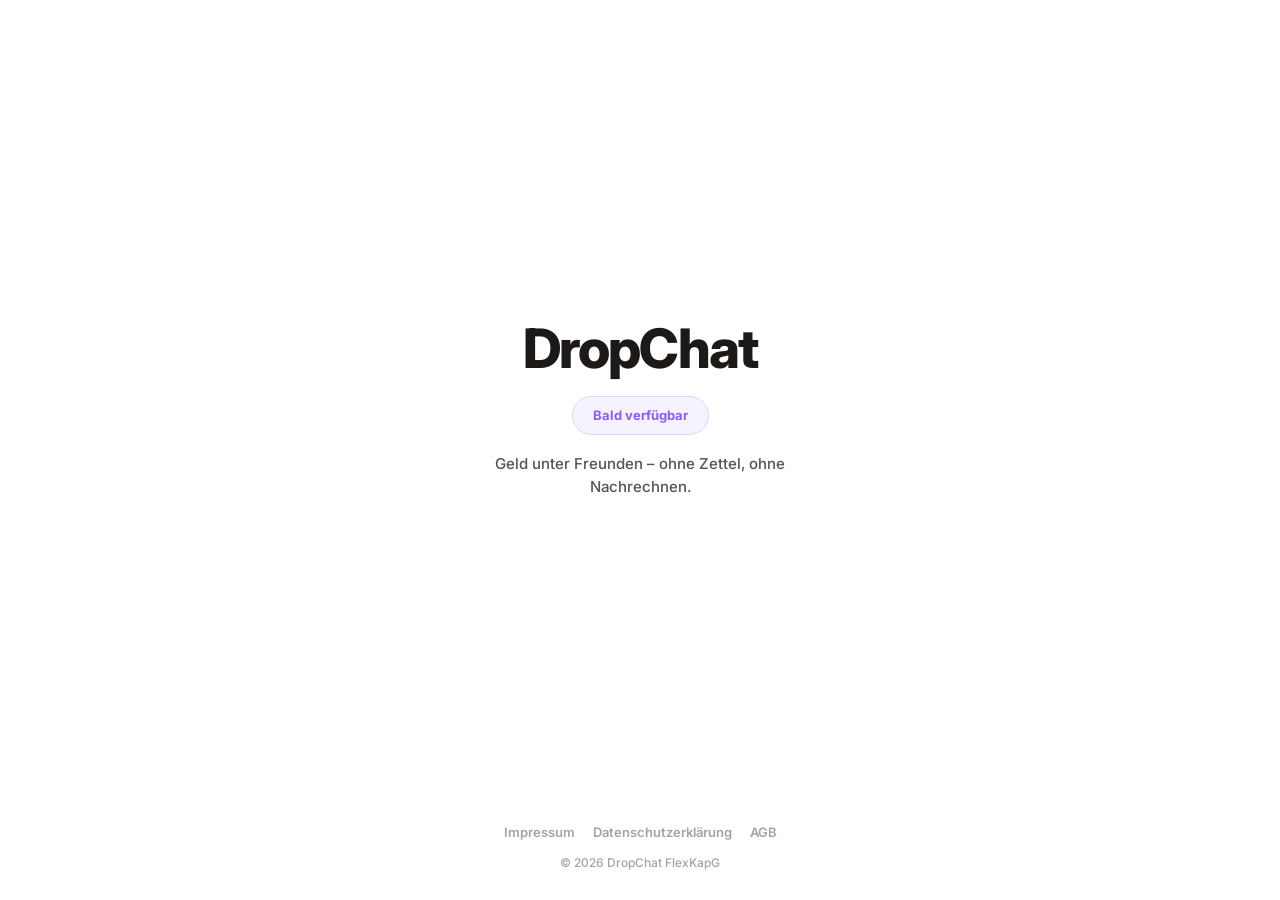
==== index.html @ b806b141 "Add files via upload" ====
<!DOCTYPE html>
<html lang="de">
<head>
<meta charset="UTF-8" />
<meta name="viewport" content="width=device-width, initial-scale=1.0" />
<title>DropChat</title>
<meta name="description" content="DropChat – bald verfügbar." />
<meta name="theme-color" content="#FFFFFF" />
<link rel="icon" href="favicon.png" type="image/png" />
<link rel="preconnect" href="https://fonts.googleapis.com" />
<link rel="preconnect" href="https://fonts.gstatic.com" crossorigin />
<link href="https://fonts.googleapis.com/css2?family=Inter:wght@500;600;700;800&display=swap" rel="stylesheet" />
<link rel="stylesheet" href="styles.css" />
</head>
<body>
  <main class="teaser">
    <div class="teaser-inhalt">
      <h1 class="wortmarke">DropChat</h1>
      <span class="badge">Bald verfügbar</span>
      <p class="teaser-text">Geld unter Freunden – ohne Zettel, ohne Nachrechnen.</p>
    </div>
  </main>

  <footer class="fusszeile">
    <a href="impressum.html">Impressum</a>
    <a href="datenschutz.html">Datenschutzerklärung</a>
    <a href="agb.html">AGB</a>
    <span class="fusszeile-marke">© 2026 DropChat FlexKapG</span>
  </footer>
</body>
</html>
---- styles.css ----
/* ============================================================
   DropChat Website – gemeinsames Stylesheet
   ============================================================
   Die Design-Tokens sind 1:1 dieselben wie in der App
   (lib/theme.ts bzw. background_infos/pulse-karte.html), damit
   Website und App zusammengehörig aussehen. Wenn dort eine Farbe
   geändert wird, gehört sie auch hier geändert.

   Die App läuft bewusst nur im Hellmodus (app.json:
   userInterfaceStyle "light") – deshalb hier ebenfalls kein
   Dunkelmodus, sonst sähen beide unterschiedlich aus.
   ============================================================ */

:root {
  color-scheme: light;

  --bg: #ffffff;
  --bg-2: #f5f3ff;
  --border: #e4e0ed;
  --text-1: #1c1917;
  --text-2: #57534e;
  --text-3: #a8a29e;
  --accent: #8b5cf6;
  --accent-light: #f5f3ff;
  --accent-mid: #ddd6fe;

  --r-md: 12px;
  --r-lg: 16px;
  --r-xl: 24px;
  --r-full: 9999px;

  --ease-out: cubic-bezier(0.32, 0.72, 0, 1);
}

* {
  margin: 0;
  padding: 0;
  box-sizing: border-box;
  -webkit-tap-highlight-color: transparent;
}

html {
  /* Sprungziele der Fußzeilen-Links nicht unter den Seitenrand schieben. */
  scroll-behavior: smooth;
}

body {
  /* Seite füllt immer mindestens die Höhe des Fensters, die Fußzeile sitzt
     unten. Wichtig für die Startseite: Impressum & Co. müssen ohne Scrollen
     sichtbar sein (§ 5 ECG verlangt "leicht und unmittelbar auffindbar"). */
  min-height: 100svh;
  display: flex;
  flex-direction: column;
  font-family: Inter, system-ui, -apple-system, BlinkMacSystemFont, 'Segoe UI', sans-serif;
  color: var(--text-1);
  background: var(--bg);
  -webkit-font-smoothing: antialiased;
  -moz-osx-font-smoothing: grayscale;
  line-height: 1.5;
}

@media (prefers-reduced-motion: reduce) {
  html {
    scroll-behavior: auto;
  }
  *,
  *::before,
  *::after {
    animation-duration: 0.01ms !important;
    animation-iteration-count: 1 !important;
    transition-duration: 0.01ms !important;
  }
}

/* ── Startseite (Teaser) ──────────────────────────────────── */

.teaser {
  flex: 1;
  display: flex;
  flex-direction: column;
  align-items: center;
  justify-content: center;
  gap: 18px;
  padding: 48px 24px 24px;
  text-align: center;
}

.teaser-inhalt {
  display: flex;
  flex-direction: column;
  align-items: center;
  gap: 18px;
  animation: auftauchen 0.7s var(--ease-out) both;
}

.wortmarke {
  font-size: clamp(2.4rem, 9vw, 3.4rem);
  font-weight: 800;
  letter-spacing: -0.035em;
  line-height: 1.05;
}

.teaser-text {
  max-width: 34ch;
  font-size: 15px;
  font-weight: 500;
  color: var(--text-2);
}

@keyframes auftauchen {
  from {
    opacity: 0;
    transform: translateY(16px);
  }
  to {
    opacity: 1;
    transform: translateY(0);
  }
}

/* ── Abzeichen (wie die Chips in der App) ─────────────────── */

.badge {
  display: inline-block;
  font-size: 13px;
  font-weight: 700;
  padding: 9px 20px;
  border-radius: var(--r-full);
  background: var(--bg-2);
  color: var(--accent);
  border: 1px solid var(--accent-mid);
}

/* ── Unterseiten: Kopf wie ein App-Screen ─────────────────── */

.seite {
  flex: 1;
  width: 100%;
  max-width: 680px;
  margin: 0 auto;
  padding: 0 20px 40px;
}

.kopf {
  display: flex;
  align-items: center;
  gap: 12px;
  min-height: 64px;
  padding: 14px 0;
}

/* Runder Zurück-Knopf, identisch zu den Screens in der App
   (36px, bg-2, zentriertes Chevron). */
.zurueck {
  width: 36px;
  height: 36px;
  border-radius: 18px;
  background: var(--bg-2);
  display: flex;
  align-items: center;
  justify-content: center;
  color: var(--text-1);
  text-decoration: none;
  flex-shrink: 0;
  transition: background 0.15s var(--ease-out);
}

.zurueck:hover,
.zurueck:focus-visible {
  background: var(--accent-light);
}

/* Optisch mittig trotz Zurück-Knopf links: Der Titel nimmt den Rest der
   Zeile ein und bekommt rechts die Knopfbreite als Ausgleich. Bewusst NICHT
   absolut positioniert – ein langer Titel wie "Datenschutzerklärung" würde
   sonst unter dem Knopf liegen statt umzubrechen. */
.kopf-titel {
  flex: 1;
  min-width: 0;
  padding-right: 36px;
  text-align: center;
  font-size: clamp(19px, 5.5vw, 24px);
  font-weight: 700;
  letter-spacing: -0.5px;
  line-height: 1.2;
}

.einleitung {
  font-size: 13.5px;
  line-height: 1.55;
  font-weight: 500;
  color: var(--text-3);
  padding: 0 4px 6px;
}

/* ── Abschnitte (Kicker + Karte), wie Konto-Einstellungen ─── */

.abschnitt-titel {
  font-size: 12px;
  font-weight: 700;
  color: var(--text-3);
  text-transform: uppercase;
  letter-spacing: 0.7px;
  padding: 18px 4px 8px;
}

.karte {
  border: 1px solid var(--border);
  border-radius: var(--r-lg);
  background: var(--bg);
  overflow: hidden;
}

.karte-text {
  padding: 16px 18px;
  font-size: 14px;
  line-height: 1.6;
  color: var(--text-2);
}

.karte-text + .karte-text {
  border-top: 1px solid var(--border);
}

/* Beschriftung/Wert-Zeile – entspricht MenuRow in der App. */
.zeile {
  display: flex;
  align-items: baseline;
  justify-content: space-between;
  gap: 16px;
  padding: 13px 18px;
}

.zeile + .zeile {
  border-top: 1px solid var(--border);
}

.zeile-label {
  font-size: 14px;
  font-weight: 600;
  color: var(--text-1);
  flex-shrink: 0;
}

.zeile-wert {
  font-size: 14px;
  font-weight: 500;
  color: var(--text-2);
  text-align: right;
  min-width: 0;
  overflow-wrap: anywhere;
}

.zeile-wert a {
  color: var(--accent);
  text-decoration: none;
  font-weight: 600;
}

.zeile-wert a:hover,
.zeile-wert a:focus-visible {
  text-decoration: underline;
}

/* Schmale Displays: Beschriftung und Wert untereinander statt nebeneinander.
   Zweispaltig bliebe für lange Werte wie den Unternehmensgegenstand sonst nur
   eine schmale, stark umgebrochene Spalte übrig. */
@media (max-width: 480px) {
  .zeile {
    flex-direction: column;
    align-items: stretch;
    gap: 3px;
    padding: 12px 16px;
  }

  .zeile-wert {
    text-align: left;
  }

  .adresse,
  .karte-text {
    padding-left: 16px;
    padding-right: 16px;
  }
}

/* Adressblock: mehrzeilig, deshalb untereinander statt zweispaltig. */
.adresse {
  padding: 16px 18px;
  font-size: 15px;
  line-height: 1.55;
  font-weight: 500;
  color: var(--text-2);
}

.adresse strong {
  display: block;
  font-size: 16px;
  font-weight: 700;
  color: var(--text-1);
  margin-bottom: 4px;
}

/* Platzhalter für Seiten, die noch keinen Inhalt haben. */
.platzhalter {
  display: flex;
  flex-direction: column;
  align-items: center;
  gap: 10px;
  padding: 38px 24px;
  text-align: center;
}

.platzhalter-titel {
  font-size: 16px;
  font-weight: 700;
  color: var(--text-1);
}

.platzhalter-text {
  max-width: 40ch;
  font-size: 13.5px;
  line-height: 1.6;
  font-weight: 500;
  color: var(--text-3);
}

/* ── Fußzeile mit den Rechtsseiten ────────────────────────── */

.fusszeile {
  display: flex;
  flex-wrap: wrap;
  align-items: center;
  justify-content: center;
  gap: 8px 18px;
  padding: 28px 20px;
  font-size: 13px;
  font-weight: 600;
}

.fusszeile a {
  color: var(--text-3);
  text-decoration: none;
  transition: color 0.15s var(--ease-out);
}

.fusszeile a:hover,
.fusszeile a:focus-visible {
  color: var(--accent);
}

.fusszeile .aktiv {
  color: var(--text-1);
}

.fusszeile-marke {
  width: 100%;
  text-align: center;
  font-size: 12px;
  font-weight: 500;
  color: var(--text-3);
  padding-top: 4px;
}

:focus-visible {
  outline: 2px solid var(--accent);
  outline-offset: 3px;
  border-radius: 6px;
}
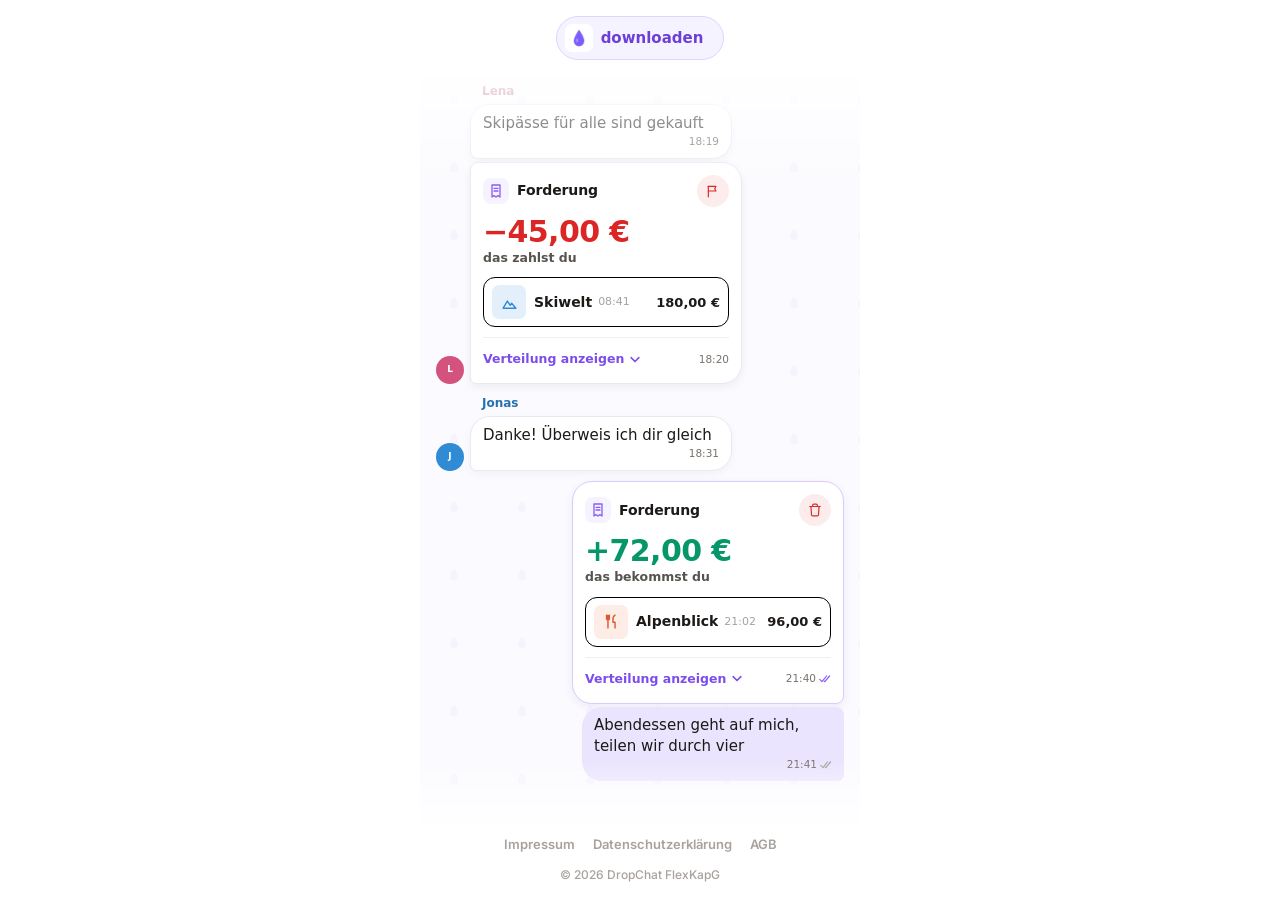
==== commit 152b3eaa: "Add files via upload" ====
--- a/index.html
+++ b/index.html
@@ -2,9 +2,9 @@
 <html lang="de">
 <head>
 <meta charset="UTF-8" />
-<meta name="viewport" content="width=device-width, initial-scale=1.0" />
-<title>DropChat</title>
-<meta name="description" content="DropChat – bald verfügbar." />
+<meta name="viewport" content="width=device-width, initial-scale=1.0, viewport-fit=cover" />
+<title>DropChat – Geld unter Freunden, direkt im Chat</title>
+<meta name="description" content="DropChat: Ausgaben mit Freunden teilen, Forderungen schicken und direkt im Chat abrechnen." />
 <meta name="theme-color" content="#FFFFFF" />
 <link rel="icon" href="favicon.png" type="image/png" />
 <link rel="preconnect" href="https://fonts.googleapis.com" />
@@ -13,19 +13,126 @@
 <link rel="stylesheet" href="styles.css" />
 </head>
 <body>
-  <main class="teaser">
-    <div class="teaser-inhalt">
-      <h1 class="wortmarke">DropChat</h1>
-      <span class="badge">Bald verfügbar</span>
-      <p class="teaser-text">Geld unter Freunden – ohne Zettel, ohne Nachrechnen.</p>
-    </div>
-  </main>
+  <div class="start">
+    <!-- Zum Launch durch die Store-Links ersetzen (bzw. je nach Gerät weiterleiten). -->
+    <header class="banner">
+      <a class="app-laden" href="#">
+        <img class="app-logo" src="favicon.png" alt="" width="28" height="28" />
+        downloaden
+      </a>
+    </header>
 
-  <footer class="fusszeile">
-    <a href="impressum.html">Impressum</a>
-    <a href="datenschutz.html">Datenschutzerklärung</a>
-    <a href="agb.html">AGB</a>
-    <span class="fusszeile-marke">© 2026 DropChat FlexKapG</span>
-  </footer>
+    <!-- Beispiel-Gruppenchat, Aussehen 1:1 wie in der App. -->
+    <main class="chat" aria-label="Beispiel: Gruppenchat Skitrip in DropChat">
+      <p class="system" style="--i: 0">Lena hat die Gruppe „Skitrip“ erstellt.</p>
+
+      <p class="absender" style="--i: 1; color: #ae4467">Lena</p>
+      <div class="nachricht rein im-lauf" style="--i: 1">
+        <span class="avatar-platz"></span>
+        <div class="blase rein ecke-rein-erste">
+          <span class="text">Skipässe für alle sind gekauft</span>
+          <span class="meta">18:19</span>
+        </div>
+      </div>
+      <div class="nachricht rein" style="--i: 2">
+        <span class="avatar" style="background: #d4537e" aria-hidden="true">L</span>
+        <div class="geldkarte rein ecke-rein-letzte">
+          <div class="kopf-karte">
+            <span class="typ">
+              <span class="typ-symbol">
+                <svg width="16" height="16" viewBox="0 0 24 24" fill="none" stroke="#8b5cf6" stroke-width="2" stroke-linecap="round" stroke-linejoin="round" aria-hidden="true"><path d="M6 3h12v18l-3-2-3 2-3-2-3 2V3z" /><path d="M9 8h6M9 12h6" /></svg>
+              </span>
+              Forderung
+            </span>
+            <span class="aktion" aria-hidden="true">
+              <svg width="14" height="14" viewBox="0 0 24 24" fill="none" stroke="#dc2626" stroke-width="2" stroke-linecap="round" stroke-linejoin="round"><path d="M4 22V4" /><path d="M4 4h13l-2 4 2 4H4" /></svg>
+            </span>
+          </div>
+          <div class="betrag minus">−45,00 €</div>
+          <div class="betrag-label">das zahlst du</div>
+          <div class="drop">
+            <span class="drop-logo" style="background: #e3f0fb">
+              <svg width="17" height="17" viewBox="0 0 24 24" fill="none" stroke="#2e8bd4" stroke-width="2" stroke-linecap="round" stroke-linejoin="round" aria-hidden="true"><path d="M3 20l6-10 4 6 2-3 6 7z" /></svg>
+            </span>
+            <span class="drop-haendler">
+              <span class="drop-name">Skiwelt</span>
+              <span class="drop-zeit">08:41</span>
+            </span>
+            <span class="drop-betrag">180,00 €</span>
+          </div>
+          <div class="fuss">
+            <span class="verteilung">
+              Verteilung anzeigen
+              <svg width="14" height="14" viewBox="0 0 18 18" fill="none" aria-hidden="true"><path d="M4 6l5 5 5-5" stroke="#7c4deb" stroke-width="2" stroke-linecap="round" stroke-linejoin="round" /></svg>
+            </span>
+            <span class="meta">18:20</span>
+          </div>
+        </div>
+      </div>
+
+      <p class="absender" style="--i: 3; color: #2672ae">Jonas</p>
+      <div class="nachricht rein" style="--i: 3">
+        <span class="avatar" style="background: #2e8bd4" aria-hidden="true">J</span>
+        <div class="blase rein ecke-rein-allein">
+          <span class="text">Danke! Überweis ich dir gleich</span>
+          <span class="meta">18:31</span>
+        </div>
+      </div>
+
+      <div class="nachricht raus im-lauf" style="--i: 4">
+        <div class="geldkarte raus ecke-raus-erste">
+          <div class="kopf-karte">
+            <span class="typ">
+              <span class="typ-symbol">
+                <svg width="16" height="16" viewBox="0 0 24 24" fill="none" stroke="#8b5cf6" stroke-width="2" stroke-linecap="round" stroke-linejoin="round" aria-hidden="true"><path d="M6 3h12v18l-3-2-3 2-3-2-3 2V3z" /><path d="M9 8h6M9 12h6" /></svg>
+              </span>
+              Forderung
+            </span>
+            <span class="aktion" aria-hidden="true">
+              <svg width="14" height="14" viewBox="0 0 24 24" fill="none" stroke="#dc2626" stroke-width="2" stroke-linecap="round" stroke-linejoin="round"><path d="M3 6h18" /><path d="M8 6V4a2 2 0 0 1 2-2h4a2 2 0 0 1 2 2v2" /><path d="M19 6l-1 14a2 2 0 0 1-2 2H8a2 2 0 0 1-2-2L5 6" /></svg>
+            </span>
+          </div>
+          <div class="betrag plus">+72,00 €</div>
+          <div class="betrag-label">das bekommst du</div>
+          <div class="drop">
+            <span class="drop-logo" style="background: #fdede6">
+              <svg width="17" height="17" viewBox="0 0 24 24" fill="none" stroke="#d85a30" stroke-width="2" stroke-linecap="round" stroke-linejoin="round" aria-hidden="true"><path d="M7 3v8M5 3v5a2 2 0 0 0 4 0V3M7 11v10M17 3c-2 1-3 3.5-3 6.5V13h3v8" /></svg>
+            </span>
+            <span class="drop-haendler">
+              <span class="drop-name">Alpenblick</span>
+              <span class="drop-zeit">21:02</span>
+            </span>
+            <span class="drop-betrag">96,00 €</span>
+          </div>
+          <div class="fuss">
+            <span class="verteilung">
+              Verteilung anzeigen
+              <svg width="14" height="14" viewBox="0 0 18 18" fill="none" aria-hidden="true"><path d="M4 6l5 5 5-5" stroke="#7c4deb" stroke-width="2" stroke-linecap="round" stroke-linejoin="round" /></svg>
+            </span>
+            <span class="meta">
+              21:40
+              <svg width="12" height="12" viewBox="0 0 16 11" fill="none" stroke="#8b5cf6" stroke-width="1.6" stroke-linecap="round" stroke-linejoin="round" aria-hidden="true"><path d="M1 6l3 3 6-7.5M7 8.5l.8.6L14 1.5" /></svg>
+            </span>
+          </div>
+        </div>
+      </div>
+      <div class="nachricht raus" style="--i: 5">
+        <div class="blase raus ecke-raus-letzte">
+          <span class="text">Abendessen geht auf mich, teilen wir durch vier</span>
+          <span class="meta">
+            21:41
+            <svg width="12" height="12" viewBox="0 0 16 11" fill="none" stroke="#a8a29e" stroke-width="1.6" stroke-linecap="round" stroke-linejoin="round" aria-hidden="true"><path d="M1 6l3 3 6-7.5M7 8.5l.8.6L14 1.5" /></svg>
+          </span>
+        </div>
+      </div>
+    </main>
+
+    <footer class="fusszeile">
+      <a href="impressum.html">Impressum</a>
+      <a href="datenschutz.html">Datenschutzerklärung</a>
+      <a href="agb.html">AGB</a>
+      <span class="fusszeile-marke">© 2026 DropChat FlexKapG</span>
+    </footer>
+  </div>
 </body>
 </html>
--- a/styles.css
+++ b/styles.css
@@ -72,39 +72,350 @@
   }
 }
 
-/* ── Startseite (Teaser) ──────────────────────────────────── */
-
-.teaser {
+/* ── Startseite: "App laden" + Gruppenchat ──────────────── */
+/* Fast alle Besucher kommen vom Handy. Die Seite ist deshalb EINE schmale
+   Spalte; am Desktop steht dieselbe Spalte mittig, links und rechts Weiß.
+
+   Der Chat übernimmt die Werte 1:1 aus der App (components/MessageBubble.tsx,
+   components/ChatHintergrund.tsx, screens/ChatDetailScreen.tsx). Ändert sich
+   dort etwas, gehört es hier nachgezogen. Schrift im Chat: die Systemschrift
+   wie in der App (auf dem iPhone San Francisco), nicht Inter. */
+
+:root {
+  --chat-bg: #fbfafe;
+  --rot: #dc2626;
+  --gruen: #059669;
+  --zeit: #78716c;
+  --in-rand: #ece8f3;
+  --out-bg: #ebe4fe;
+  --out-rand: #d9ccfb;
+  --trennlinie: #f0edf5;
+  --verteilung: #7c4deb;
+  --system-schrift: -apple-system, BlinkMacSystemFont, 'SF Pro Text', 'Helvetica Neue', system-ui, sans-serif;
+}
+
+.start {
+  /* Alles auf einen Bildschirm: Knopf oben, Fußzeile unten, der Chat
+     füllt den Rest. Ist er höher als der Platz, sieht man – wie in der App –
+     die neuesten Nachrichten unten, die älteren verschwimmen oben. */
+  height: 100vh;
+  height: 100svh;
+  width: 100%;
+  max-width: 440px;
+  margin: 0 auto;
+  display: flex;
+  flex-direction: column;
+}
+
+/* Banner: nur der Knopf, bleibt beim Scrollen oben. */
+.banner {
+  flex-shrink: 0;
+  display: flex;
+  justify-content: center;
+  padding: 16px 16px 4px;
+}
+
+/* Wie die "Einladen"-Knöpfe in der App: helles Lila, Pille. */
+.app-laden {
+  display: inline-flex;
+  align-items: center;
+  justify-content: center;
+  gap: 8px;
+  min-height: 44px;
+  padding: 0 20px 0 8px;
+  border-radius: var(--r-full);
+  background: var(--accent-light);
+  border: 1px solid var(--accent-mid);
+  color: #6d3fd8;
+  font-family: var(--system-schrift);
+  font-size: 15px;
+  font-weight: 700;
+  text-decoration: none;
+  transition: transform 0.15s var(--ease-out), opacity 0.15s var(--ease-out);
+}
+
+/* App-Icon mit abgerundeten Ecken wie auf dem Homescreen (~22 %). */
+.app-logo {
+  width: 28px;
+  height: 28px;
+  border-radius: 6.5px;
+  flex-shrink: 0;
+}
+
+.app-laden:active {
+  transform: scale(0.98);
+  opacity: 0.9;
+}
+
+/* Chat-Fläche wie in der App: chatBg + blasses Tropfen-Muster (Tropfen 13 px,
+   Kachel 68 px, Deckkraft 0.045). Oben und unten verschwimmt alles ins Weiß. */
+.chat {
+  position: relative;
   flex: 1;
+  min-height: 0;
+  overflow: hidden;
   display: flex;
   flex-direction: column;
-  align-items: center;
-  justify-content: center;
-  gap: 18px;
-  padding: 48px 24px 24px;
+  justify-content: flex-end;
+  padding: 0 16px 40px;
+  background-color: var(--chat-bg);
+  background-image: url("data:image/svg+xml,%3Csvg xmlns='http://www.w3.org/2000/svg' width='68' height='68'%3E%3Cpath transform='translate(27.5 27.5) scale(0.5417)' d='M12 1.7c3.9 5.35 7.6 10.85 7.6 15.1 0 4.35-3.15 6.7-7.6 6.7s-7.6-2.35-7.6-6.7c0-4.25 3.7-9.75 7.6-15.1Z' fill='%238b5cf6' fill-opacity='0.045'/%3E%3C/svg%3E");
+  font-family: var(--system-schrift);
+  -webkit-mask-image: linear-gradient(to bottom, transparent 0, #000 120px, #000 calc(100% - 70px), transparent 100%);
+  mask-image: linear-gradient(to bottom, transparent 0, #000 120px, #000 calc(100% - 70px), transparent 100%);
+}
+
+/* Nachrichten erscheinen nacheinander (bei "Bewegung reduzieren" sofort). */
+.chat > * {
+  animation: auftauchen 0.5s var(--ease-out) both;
+  animation-delay: calc(var(--i, 0) * 120ms + 150ms);
+}
+
+.system {
+  margin: 8px 24px 14px;
   text-align: center;
-}
-
-.teaser-inhalt {
-  display: flex;
-  flex-direction: column;
-  align-items: center;
-  gap: 18px;
-  animation: auftauchen 0.7s var(--ease-out) both;
-}
-
-.wortmarke {
-  font-size: clamp(2.4rem, 9vw, 3.4rem);
-  font-weight: 800;
-  letter-spacing: -0.035em;
-  line-height: 1.05;
-}
-
-.teaser-text {
-  max-width: 34ch;
-  font-size: 15px;
+  font-size: 11.5px;
   font-weight: 500;
   color: var(--text-2);
+}
+
+.absender {
+  margin: 0 0 4px 46px;
+  font-size: 12px;
+  font-weight: 700;
+}
+
+.nachricht {
+  display: flex;
+  align-items: flex-end;
+  gap: 6px;
+  margin-bottom: 10px;
+}
+
+.nachricht.im-lauf {
+  margin-bottom: 3px;
+}
+
+.nachricht.raus {
+  flex-direction: row-reverse;
+}
+
+.avatar,
+.avatar-platz {
+  width: 28px;
+  height: 28px;
+  flex-shrink: 0;
+}
+
+.avatar {
+  border-radius: 50%;
+  display: flex;
+  align-items: center;
+  justify-content: center;
+  color: #fff;
+  font-size: 9px;
+  font-weight: 700;
+}
+
+/* Blasen: 20 px Rundung, 8 px zur Nachbarnachricht im Lauf, 6 px Spitze. */
+.blase {
+  max-width: 262px;
+  padding: 8px 12px;
+  border-radius: 20px;
+  display: flex;
+  flex-wrap: wrap;
+  align-items: flex-end;
+  column-gap: 8px;
+}
+
+.blase.rein {
+  background: #fff;
+  border: 1px solid var(--in-rand);
+  box-shadow: 0 3px 8px rgba(28, 25, 23, 0.04);
+}
+
+.blase.raus {
+  background: var(--out-bg);
+}
+
+.text {
+  min-width: 0;
+  font-size: 15px;
+  line-height: 21px;
+  color: var(--text-1);
+}
+
+.meta {
+  margin-left: auto;
+  display: inline-flex;
+  align-items: center;
+  gap: 3px;
+  min-height: 16px;
+  font-size: 10.5px;
+  color: var(--zeit);
+}
+
+/* Forderung/Zahlung-Karte */
+.geldkarte {
+  width: 272px;
+  max-width: calc(100% - 34px);
+  padding: 12px 12px 10px;
+  border-radius: 20px;
+  background: #fff;
+}
+
+.geldkarte.rein {
+  border: 1px solid var(--in-rand);
+  box-shadow: 0 3px 8px rgba(28, 25, 23, 0.06);
+}
+
+.geldkarte.raus {
+  border: 1.5px solid var(--out-rand);
+  box-shadow: 0 3px 8px rgba(91, 33, 182, 0.08);
+}
+
+.ecke-rein-erste { border-bottom-left-radius: 8px; }
+.ecke-rein-mitte { border-top-left-radius: 8px; border-bottom-left-radius: 8px; }
+.ecke-rein-letzte { border-top-left-radius: 8px; border-bottom-left-radius: 6px; }
+.ecke-rein-allein { border-bottom-left-radius: 6px; }
+.ecke-raus-erste { border-bottom-right-radius: 8px; }
+.ecke-raus-letzte { border-top-right-radius: 8px; border-bottom-right-radius: 6px; }
+.ecke-raus-allein { border-bottom-right-radius: 6px; }
+
+.kopf-karte {
+  display: flex;
+  align-items: center;
+  justify-content: space-between;
+  gap: 8px;
+  min-height: 32px;
+}
+
+.typ {
+  display: flex;
+  align-items: center;
+  gap: 8px;
+  font-size: 14px;
+  font-weight: 800;
+  letter-spacing: -0.1px;
+}
+
+.typ-symbol {
+  width: 26px;
+  height: 26px;
+  border-radius: 8px;
+  background: var(--accent-light);
+  display: flex;
+  align-items: center;
+  justify-content: center;
+}
+
+.aktion {
+  width: 32px;
+  height: 32px;
+  border-radius: 50%;
+  background: #fdecec;
+  display: flex;
+  align-items: center;
+  justify-content: center;
+}
+
+.betrag {
+  margin-top: 8px;
+  font-size: 30px;
+  line-height: 34px;
+  font-weight: 800;
+  letter-spacing: -0.6px;
+}
+
+.betrag.minus { color: var(--rot); }
+.betrag.plus { color: var(--gruen); }
+
+.betrag-label {
+  font-size: 12.5px;
+  font-weight: 600;
+  color: var(--text-2);
+}
+
+/* Angehängter Drop – wie im Drops-Tab des Forderung-Sheets. */
+.drop {
+  margin-top: 10px;
+  display: flex;
+  align-items: center;
+  gap: 8px;
+  padding: 7px 8px;
+  border-radius: var(--r-md);
+  border: 0.5px solid #000;
+  background: #fff;
+}
+
+.drop-logo {
+  width: 34px;
+  height: 34px;
+  border-radius: 7px;
+  display: flex;
+  align-items: center;
+  justify-content: center;
+  flex-shrink: 0;
+}
+
+.drop-haendler {
+  flex: 1;
+  min-width: 0;
+  display: flex;
+  align-items: center;
+  gap: 6px;
+}
+
+.drop-name {
+  min-width: 0;
+  font-size: 14px;
+  font-weight: 800;
+  white-space: nowrap;
+  overflow: hidden;
+  text-overflow: ellipsis;
+}
+
+.drop-zeit {
+  flex-shrink: 0;
+  font-size: 11px;
+  color: var(--text-3);
+}
+
+.drop-betrag {
+  flex-shrink: 0;
+  font-size: 13px;
+  font-weight: 800;
+}
+
+.fuss {
+  margin-top: 10px;
+  padding-top: 8px;
+  border-top: 1px solid var(--trennlinie);
+  display: flex;
+  align-items: center;
+  justify-content: space-between;
+}
+
+.verteilung {
+  display: inline-flex;
+  align-items: center;
+  gap: 4px;
+  padding: 4px 0;
+  font-size: 12.5px;
+  font-weight: 600;
+  color: var(--verteilung);
+}
+
+/* Fußzeile der Startseite liegt direkt unter dem verschwimmenden Chat. */
+.start .fusszeile {
+  flex-shrink: 0;
+  padding: 4px 20px 16px;
+  padding-bottom: max(16px, env(safe-area-inset-bottom));
+}
+
+/* Nachrichten nicht zusammenquetschen – lieber oben abschneiden. */
+.chat > * {
+  flex-shrink: 0;
 }
 
 @keyframes auftauchen {
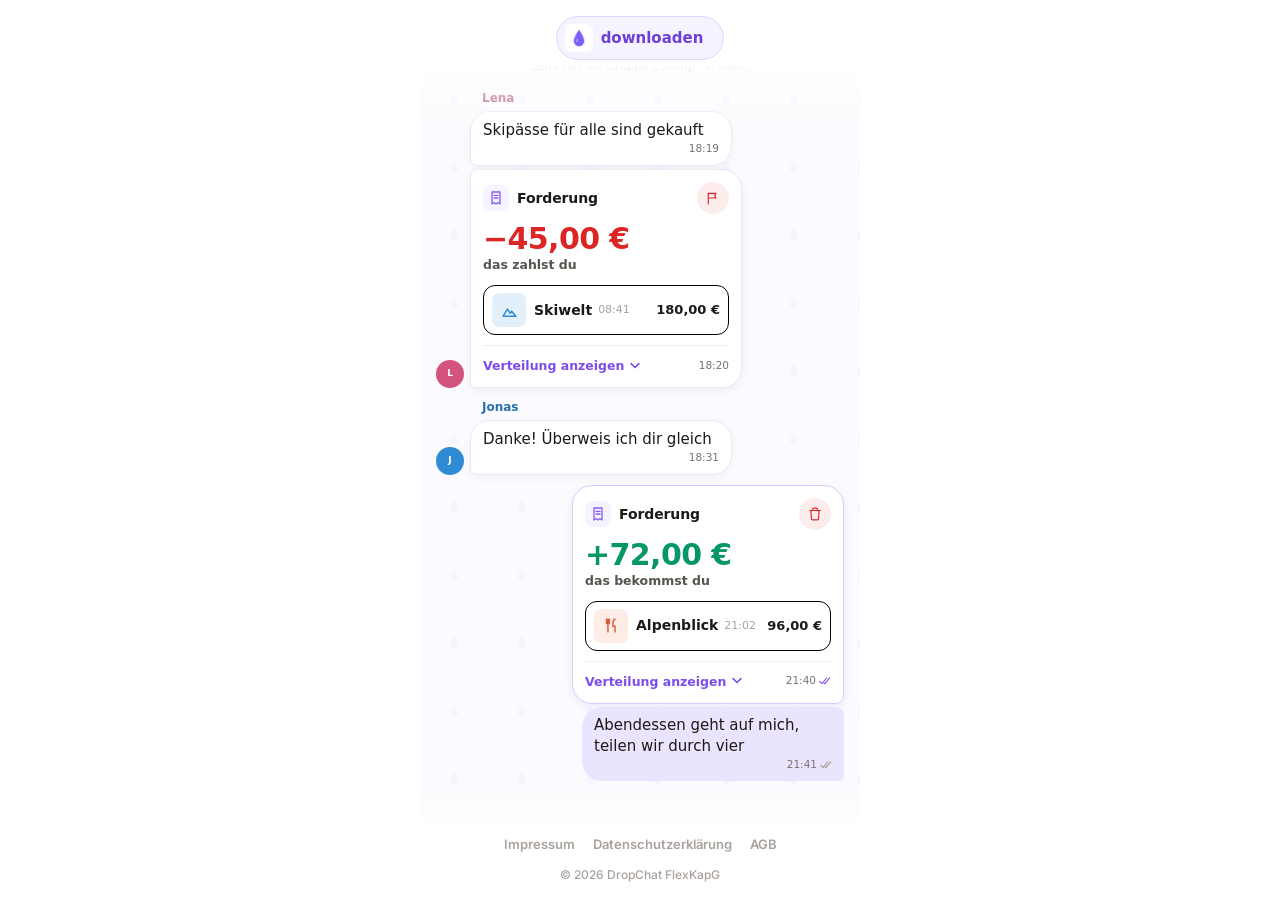
==== commit eb07c9e9: "Add files via upload" ====
--- a/index.html
+++ b/index.html
@@ -61,11 +61,28 @@
             <span class="drop-betrag">180,00 €</span>
           </div>
           <div class="fuss">
-            <span class="verteilung">
-              Verteilung anzeigen
+            <button type="button" class="verteilung" aria-expanded="false" aria-controls="verteilung-skiwelt">
+              <span class="verteilung-text">Verteilung anzeigen</span>
               <svg width="14" height="14" viewBox="0 0 18 18" fill="none" aria-hidden="true"><path d="M4 6l5 5 5-5" stroke="#7c4deb" stroke-width="2" stroke-linecap="round" stroke-linejoin="round" /></svg>
-            </span>
+            </button>
             <span class="meta">18:20</span>
+          </div>
+          <div class="verteilung-liste" id="verteilung-skiwelt" hidden>
+            <div class="verteilung-zeile">
+              <span class="avatar avatar-klein" style="background: #6e5ad6" aria-hidden="true">D</span>
+              <span class="verteilung-name">von <b>Dir</b></span>
+              <span class="verteilung-betrag">45,00 €</span>
+            </div>
+            <div class="verteilung-zeile">
+              <span class="avatar avatar-klein" style="background: #2e8bd4" aria-hidden="true">J</span>
+              <span class="verteilung-name">von Jonas</span>
+              <span class="verteilung-betrag">45,00 €</span>
+            </div>
+            <div class="verteilung-zeile">
+              <span class="avatar avatar-klein" style="background: #3fa35a" aria-hidden="true">M</span>
+              <span class="verteilung-name">von Mia</span>
+              <span class="verteilung-betrag">45,00 €</span>
+            </div>
           </div>
         </div>
       </div>
@@ -105,14 +122,31 @@
             <span class="drop-betrag">96,00 €</span>
           </div>
           <div class="fuss">
-            <span class="verteilung">
-              Verteilung anzeigen
+            <button type="button" class="verteilung" aria-expanded="false" aria-controls="verteilung-alpenblick">
+              <span class="verteilung-text">Verteilung anzeigen</span>
               <svg width="14" height="14" viewBox="0 0 18 18" fill="none" aria-hidden="true"><path d="M4 6l5 5 5-5" stroke="#7c4deb" stroke-width="2" stroke-linecap="round" stroke-linejoin="round" /></svg>
-            </span>
+            </button>
             <span class="meta">
               21:40
               <svg width="12" height="12" viewBox="0 0 16 11" fill="none" stroke="#8b5cf6" stroke-width="1.6" stroke-linecap="round" stroke-linejoin="round" aria-hidden="true"><path d="M1 6l3 3 6-7.5M7 8.5l.8.6L14 1.5" /></svg>
             </span>
+          </div>
+          <div class="verteilung-liste" id="verteilung-alpenblick" hidden>
+            <div class="verteilung-zeile">
+              <span class="avatar avatar-klein" style="background: #d4537e" aria-hidden="true">L</span>
+              <span class="verteilung-name">von Lena</span>
+              <span class="verteilung-betrag">24,00 €</span>
+            </div>
+            <div class="verteilung-zeile">
+              <span class="avatar avatar-klein" style="background: #2e8bd4" aria-hidden="true">J</span>
+              <span class="verteilung-name">von Jonas</span>
+              <span class="verteilung-betrag">24,00 €</span>
+            </div>
+            <div class="verteilung-zeile">
+              <span class="avatar avatar-klein" style="background: #3fa35a" aria-hidden="true">M</span>
+              <span class="verteilung-name">von Mia</span>
+              <span class="verteilung-betrag">24,00 €</span>
+            </div>
           </div>
         </div>
       </div>
@@ -134,5 +168,27 @@
       <span class="fusszeile-marke">© 2026 DropChat FlexKapG</span>
     </footer>
   </div>
+  <script>
+    // Wie in der App: Der Chat beginnt unten bei der neuesten Nachricht.
+    (function () {
+      var chat = document.querySelector('.chat');
+      if (!chat) return;
+      var nachUnten = function () { chat.scrollTop = chat.scrollHeight; };
+      nachUnten();
+      window.addEventListener('load', nachUnten);
+    })();
+
+    // "Verteilung anzeigen" wie in der App: klappt die Liste unter der Karte
+    // auf/zu, Text wechselt auf "ausblenden", der Pfeil dreht sich.
+    document.querySelectorAll('.verteilung').forEach(function (knopf) {
+      knopf.addEventListener('click', function () {
+        var liste = document.getElementById(knopf.getAttribute('aria-controls'));
+        var offen = knopf.getAttribute('aria-expanded') === 'true';
+        knopf.setAttribute('aria-expanded', String(!offen));
+        knopf.querySelector('.verteilung-text').textContent = offen ? 'Verteilung anzeigen' : 'Verteilung ausblenden';
+        if (liste) liste.hidden = offen;
+      });
+    });
+  </script>
 </body>
 </html>
--- a/styles.css
+++ b/styles.css
@@ -153,16 +153,30 @@
   position: relative;
   flex: 1;
   min-height: 0;
-  overflow: hidden;
+  /* Nur der Chat scrollt – Knopf oben und Links unten bleiben stehen,
+     wie in der App. Startet unten bei der neuesten Nachricht (index.html). */
+  overflow-y: auto;
+  overscroll-behavior: contain;
+  -webkit-overflow-scrolling: touch;
+  scrollbar-width: none;
   display: flex;
   flex-direction: column;
-  justify-content: flex-end;
-  padding: 0 16px 40px;
+  padding: 56px 16px 40px;
   background-color: var(--chat-bg);
   background-image: url("data:image/svg+xml,%3Csvg xmlns='http://www.w3.org/2000/svg' width='68' height='68'%3E%3Cpath transform='translate(27.5 27.5) scale(0.5417)' d='M12 1.7c3.9 5.35 7.6 10.85 7.6 15.1 0 4.35-3.15 6.7-7.6 6.7s-7.6-2.35-7.6-6.7c0-4.25 3.7-9.75 7.6-15.1Z' fill='%238b5cf6' fill-opacity='0.045'/%3E%3C/svg%3E");
   font-family: var(--system-schrift);
-  -webkit-mask-image: linear-gradient(to bottom, transparent 0, #000 120px, #000 calc(100% - 70px), transparent 100%);
-  mask-image: linear-gradient(to bottom, transparent 0, #000 120px, #000 calc(100% - 70px), transparent 100%);
+  -webkit-mask-image: linear-gradient(to bottom, transparent 0, #000 64px, #000 calc(100% - 48px), transparent 100%);
+  mask-image: linear-gradient(to bottom, transparent 0, #000 64px, #000 calc(100% - 48px), transparent 100%);
+}
+
+.chat::-webkit-scrollbar {
+  display: none;
+}
+
+/* Wenige Nachrichten: unten anliegen wie im Chat. margin-top:auto statt
+   justify-content:flex-end – sonst wäre der obere Teil nicht erreichbar. */
+.chat > :first-child {
+  margin-top: auto;
 }
 
 /* Nachrichten erscheinen nacheinander (bei "Bewegung reduzieren" sofort). */
@@ -401,9 +415,58 @@
   align-items: center;
   gap: 4px;
   padding: 4px 0;
+  border: none;
+  background: none;
+  font-family: inherit;
   font-size: 12.5px;
   font-weight: 600;
   color: var(--verteilung);
+  cursor: pointer;
+}
+
+.verteilung svg {
+  transition: transform 0.2s var(--ease-out);
+}
+
+.verteilung[aria-expanded='true'] svg {
+  transform: rotate(180deg);
+}
+
+/* Aufgeklappte Verteilung – wie in der App (MessageBubble KartenFuss):
+   Mini-Avatar, "von [Name]", rechts der Betrag. */
+.verteilung-liste {
+  margin-top: 4px;
+}
+
+.verteilung-zeile {
+  display: flex;
+  align-items: center;
+  gap: 8px;
+  padding: 6px 0;
+}
+
+.avatar-klein {
+  width: 22px;
+  height: 22px;
+  font-size: 7px;
+}
+
+.verteilung-name {
+  flex: 1;
+  min-width: 0;
+  font-size: 13px;
+  color: var(--text-2);
+}
+
+.verteilung-name b {
+  font-weight: 800;
+  color: var(--text-1);
+}
+
+.verteilung-betrag {
+  font-size: 13px;
+  font-weight: 700;
+  color: var(--text-1);
 }
 
 /* Fußzeile der Startseite liegt direkt unter dem verschwimmenden Chat. */
@@ -413,7 +476,7 @@
   padding-bottom: max(16px, env(safe-area-inset-bottom));
 }
 
-/* Nachrichten nicht zusammenquetschen – lieber oben abschneiden. */
+/* Nachrichten nicht zusammenquetschen – der Chat scrollt stattdessen. */
 .chat > * {
   flex-shrink: 0;
 }
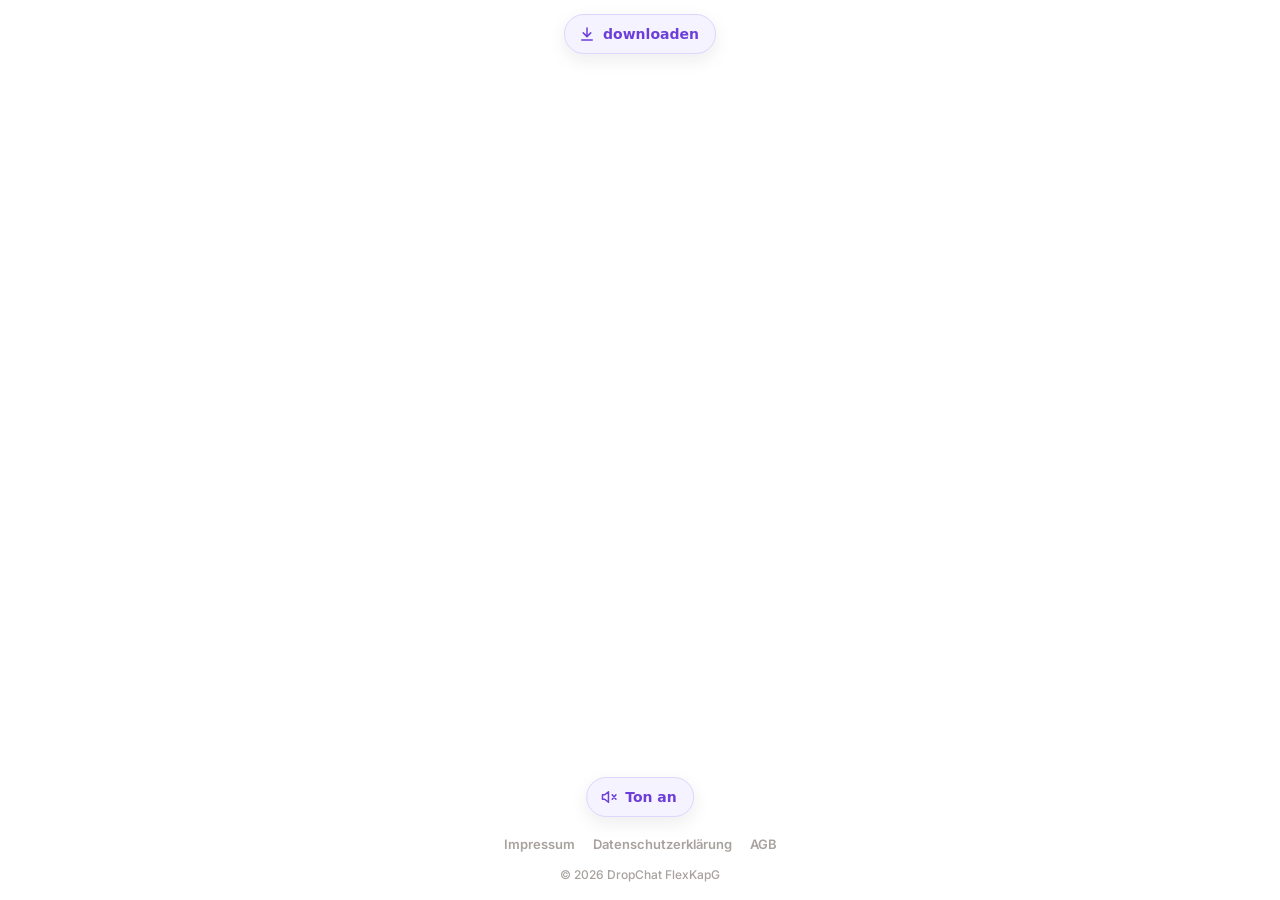
==== commit 13695f36: "Add files via upload" ====
--- a/index.html
+++ b/index.html
@@ -17,148 +17,29 @@
     <!-- Zum Launch durch die Store-Links ersetzen (bzw. je nach Gerät weiterleiten). -->
     <header class="banner">
       <a class="app-laden" href="#">
-        <img class="app-logo" src="favicon.png" alt="" width="28" height="28" />
+        <svg width="18" height="18" viewBox="0 0 24 24" fill="none" stroke="currentColor" stroke-width="2" stroke-linecap="round" stroke-linejoin="round" aria-hidden="true"><path d="M12 4v11" /><path d="M7 10.5l5 5 5-5" /><path d="M5 20h14" /></svg>
         downloaden
       </a>
     </header>
 
-    <!-- Beispiel-Gruppenchat, Aussehen 1:1 wie in der App. -->
-    <main class="chat" aria-label="Beispiel: Gruppenchat Skitrip in DropChat">
-      <p class="system" style="--i: 0">Lena hat die Gruppe „Skitrip“ erstellt.</p>
-
-      <p class="absender" style="--i: 1; color: #ae4467">Lena</p>
-      <div class="nachricht rein im-lauf" style="--i: 1">
-        <span class="avatar-platz"></span>
-        <div class="blase rein ecke-rein-erste">
-          <span class="text">Skipässe für alle sind gekauft</span>
-          <span class="meta">18:19</span>
-        </div>
-      </div>
-      <div class="nachricht rein" style="--i: 2">
-        <span class="avatar" style="background: #d4537e" aria-hidden="true">L</span>
-        <div class="geldkarte rein ecke-rein-letzte">
-          <div class="kopf-karte">
-            <span class="typ">
-              <span class="typ-symbol">
-                <svg width="16" height="16" viewBox="0 0 24 24" fill="none" stroke="#8b5cf6" stroke-width="2" stroke-linecap="round" stroke-linejoin="round" aria-hidden="true"><path d="M6 3h12v18l-3-2-3 2-3-2-3 2V3z" /><path d="M9 8h6M9 12h6" /></svg>
-              </span>
-              Forderung
-            </span>
-            <span class="aktion" aria-hidden="true">
-              <svg width="14" height="14" viewBox="0 0 24 24" fill="none" stroke="#dc2626" stroke-width="2" stroke-linecap="round" stroke-linejoin="round"><path d="M4 22V4" /><path d="M4 4h13l-2 4 2 4H4" /></svg>
-            </span>
-          </div>
-          <div class="betrag minus">−45,00 €</div>
-          <div class="betrag-label">das zahlst du</div>
-          <div class="drop">
-            <span class="drop-logo" style="background: #e3f0fb">
-              <svg width="17" height="17" viewBox="0 0 24 24" fill="none" stroke="#2e8bd4" stroke-width="2" stroke-linecap="round" stroke-linejoin="round" aria-hidden="true"><path d="M3 20l6-10 4 6 2-3 6 7z" /></svg>
-            </span>
-            <span class="drop-haendler">
-              <span class="drop-name">Skiwelt</span>
-              <span class="drop-zeit">08:41</span>
-            </span>
-            <span class="drop-betrag">180,00 €</span>
-          </div>
-          <div class="fuss">
-            <button type="button" class="verteilung" aria-expanded="false" aria-controls="verteilung-skiwelt">
-              <span class="verteilung-text">Verteilung anzeigen</span>
-              <svg width="14" height="14" viewBox="0 0 18 18" fill="none" aria-hidden="true"><path d="M4 6l5 5 5-5" stroke="#7c4deb" stroke-width="2" stroke-linecap="round" stroke-linejoin="round" /></svg>
-            </button>
-            <span class="meta">18:20</span>
-          </div>
-          <div class="verteilung-liste" id="verteilung-skiwelt" hidden>
-            <div class="verteilung-zeile">
-              <span class="avatar avatar-klein" style="background: #6e5ad6" aria-hidden="true">D</span>
-              <span class="verteilung-name">von <b>Dir</b></span>
-              <span class="verteilung-betrag">45,00 €</span>
-            </div>
-            <div class="verteilung-zeile">
-              <span class="avatar avatar-klein" style="background: #2e8bd4" aria-hidden="true">J</span>
-              <span class="verteilung-name">von Jonas</span>
-              <span class="verteilung-betrag">45,00 €</span>
-            </div>
-            <div class="verteilung-zeile">
-              <span class="avatar avatar-klein" style="background: #3fa35a" aria-hidden="true">M</span>
-              <span class="verteilung-name">von Mia</span>
-              <span class="verteilung-betrag">45,00 €</span>
-            </div>
-          </div>
-        </div>
-      </div>
-
-      <p class="absender" style="--i: 3; color: #2672ae">Jonas</p>
-      <div class="nachricht rein" style="--i: 3">
-        <span class="avatar" style="background: #2e8bd4" aria-hidden="true">J</span>
-        <div class="blase rein ecke-rein-allein">
-          <span class="text">Danke! Überweis ich dir gleich</span>
-          <span class="meta">18:31</span>
-        </div>
-      </div>
-
-      <div class="nachricht raus im-lauf" style="--i: 4">
-        <div class="geldkarte raus ecke-raus-erste">
-          <div class="kopf-karte">
-            <span class="typ">
-              <span class="typ-symbol">
-                <svg width="16" height="16" viewBox="0 0 24 24" fill="none" stroke="#8b5cf6" stroke-width="2" stroke-linecap="round" stroke-linejoin="round" aria-hidden="true"><path d="M6 3h12v18l-3-2-3 2-3-2-3 2V3z" /><path d="M9 8h6M9 12h6" /></svg>
-              </span>
-              Forderung
-            </span>
-            <span class="aktion" aria-hidden="true">
-              <svg width="14" height="14" viewBox="0 0 24 24" fill="none" stroke="#dc2626" stroke-width="2" stroke-linecap="round" stroke-linejoin="round"><path d="M3 6h18" /><path d="M8 6V4a2 2 0 0 1 2-2h4a2 2 0 0 1 2 2v2" /><path d="M19 6l-1 14a2 2 0 0 1-2 2H8a2 2 0 0 1-2-2L5 6" /></svg>
-            </span>
-          </div>
-          <div class="betrag plus">+72,00 €</div>
-          <div class="betrag-label">das bekommst du</div>
-          <div class="drop">
-            <span class="drop-logo" style="background: #fdede6">
-              <svg width="17" height="17" viewBox="0 0 24 24" fill="none" stroke="#d85a30" stroke-width="2" stroke-linecap="round" stroke-linejoin="round" aria-hidden="true"><path d="M7 3v8M5 3v5a2 2 0 0 0 4 0V3M7 11v10M17 3c-2 1-3 3.5-3 6.5V13h3v8" /></svg>
-            </span>
-            <span class="drop-haendler">
-              <span class="drop-name">Alpenblick</span>
-              <span class="drop-zeit">21:02</span>
-            </span>
-            <span class="drop-betrag">96,00 €</span>
-          </div>
-          <div class="fuss">
-            <button type="button" class="verteilung" aria-expanded="false" aria-controls="verteilung-alpenblick">
-              <span class="verteilung-text">Verteilung anzeigen</span>
-              <svg width="14" height="14" viewBox="0 0 18 18" fill="none" aria-hidden="true"><path d="M4 6l5 5 5-5" stroke="#7c4deb" stroke-width="2" stroke-linecap="round" stroke-linejoin="round" /></svg>
-            </button>
-            <span class="meta">
-              21:40
-              <svg width="12" height="12" viewBox="0 0 16 11" fill="none" stroke="#8b5cf6" stroke-width="1.6" stroke-linecap="round" stroke-linejoin="round" aria-hidden="true"><path d="M1 6l3 3 6-7.5M7 8.5l.8.6L14 1.5" /></svg>
-            </span>
-          </div>
-          <div class="verteilung-liste" id="verteilung-alpenblick" hidden>
-            <div class="verteilung-zeile">
-              <span class="avatar avatar-klein" style="background: #d4537e" aria-hidden="true">L</span>
-              <span class="verteilung-name">von Lena</span>
-              <span class="verteilung-betrag">24,00 €</span>
-            </div>
-            <div class="verteilung-zeile">
-              <span class="avatar avatar-klein" style="background: #2e8bd4" aria-hidden="true">J</span>
-              <span class="verteilung-name">von Jonas</span>
-              <span class="verteilung-betrag">24,00 €</span>
-            </div>
-            <div class="verteilung-zeile">
-              <span class="avatar avatar-klein" style="background: #3fa35a" aria-hidden="true">M</span>
-              <span class="verteilung-name">von Mia</span>
-              <span class="verteilung-betrag">24,00 €</span>
-            </div>
-          </div>
-        </div>
-      </div>
-      <div class="nachricht raus" style="--i: 5">
-        <div class="blase raus ecke-raus-letzte">
-          <span class="text">Abendessen geht auf mich, teilen wir durch vier</span>
-          <span class="meta">
-            21:41
-            <svg width="12" height="12" viewBox="0 0 16 11" fill="none" stroke="#a8a29e" stroke-width="1.6" stroke-linecap="round" stroke-linejoin="round" aria-hidden="true"><path d="M1 6l3 3 6-7.5M7 8.5l.8.6L14 1.5" /></svg>
-          </span>
-        </div>
-      </div>
+    <!-- Erklärvideo (9:16), füllt den Platz zwischen Knopf und Rechtslinks.
+         Startet sofort – Browser erlauben Autoplay nur stumm, deshalb "Ton an". -->
+    <main class="video-bereich">
+      <video
+        class="erklaervideo"
+        src="video/dropchat-erklaervideo.mp4"
+        poster="video/dropchat-erklaervideo.jpg"
+        autoplay
+        muted
+        loop
+        playsinline
+        preload="auto"
+        aria-label="DropChat in einer Minute erklärt"
+      ></video>
+      <button type="button" class="ton-knopf" aria-pressed="false">
+        <svg class="ton-symbol" width="18" height="18" viewBox="0 0 24 24" fill="none" stroke="currentColor" stroke-width="2" stroke-linecap="round" stroke-linejoin="round" aria-hidden="true"><path d="M11 5 6 9H3v6h3l5 4V5z" /><path class="ton-wellen" d="M15.5 8.5a5 5 0 0 1 0 7M18.5 5.5a9 9 0 0 1 0 13" /><path class="ton-aus" d="M16 9l5 6M21 9l-5 6" /></svg>
+        <span class="ton-text">Ton an</span>
+      </button>
     </main>
 
     <footer class="fusszeile">
@@ -169,26 +50,43 @@
     </footer>
   </div>
   <script>
-    // Wie in der App: Der Chat beginnt unten bei der neuesten Nachricht.
+    // Erklärvideo: startet stumm (Autoplay-Regel der Browser). "Ton an" spielt es
+    // mit Stimme von vorne ab; Tippen aufs Video pausiert bzw. spielt weiter.
     (function () {
-      var chat = document.querySelector('.chat');
-      if (!chat) return;
-      var nachUnten = function () { chat.scrollTop = chat.scrollHeight; };
-      nachUnten();
-      window.addEventListener('load', nachUnten);
+      var video = document.querySelector('.erklaervideo');
+      var knopf = document.querySelector('.ton-knopf');
+      if (!video || !knopf) return;
+      var text = knopf.querySelector('.ton-text');
+      var abspielen = function () {
+        var versuch = video.play();
+        if (versuch && versuch.catch) {
+          versuch.catch(function (fehler) {
+            // z. B. Stromsparmodus auf dem iPhone: dann startet es beim ersten Tippen.
+            console.warn('Video startet nicht automatisch', fehler);
+          });
+        }
+      };
+      var anzeigen = function () {
+        knopf.setAttribute('aria-pressed', String(!video.muted));
+        knopf.classList.toggle('an', !video.muted);
+        text.textContent = video.muted ? 'Ton an' : 'Ton aus';
+      };
+      knopf.addEventListener('click', function () {
+        if (video.muted) {
+          video.muted = false;
+          video.currentTime = 0;
+          abspielen();
+        } else {
+          video.muted = true;
+        }
+        anzeigen();
+      });
+      video.addEventListener('click', function () {
+        if (video.paused) abspielen(); else video.pause();
+      });
+      abspielen();
+      anzeigen();
     })();
-
-    // "Verteilung anzeigen" wie in der App: klappt die Liste unter der Karte
-    // auf/zu, Text wechselt auf "ausblenden", der Pfeil dreht sich.
-    document.querySelectorAll('.verteilung').forEach(function (knopf) {
-      knopf.addEventListener('click', function () {
-        var liste = document.getElementById(knopf.getAttribute('aria-controls'));
-        var offen = knopf.getAttribute('aria-expanded') === 'true';
-        knopf.setAttribute('aria-expanded', String(!offen));
-        knopf.querySelector('.verteilung-text').textContent = offen ? 'Verteilung anzeigen' : 'Verteilung ausblenden';
-        if (liste) liste.hidden = offen;
-      });
-    });
   </script>
 </body>
-</html>
+</html>
--- a/styles.css
+++ b/styles.css
@@ -42,6 +42,11 @@
 html {
   /* Sprungziele der Fußzeilen-Links nicht unter den Seitenrand schieben. */
   scroll-behavior: smooth;
+}
+
+html,
+body {
+  overflow-x: hidden;
 }
 
 body {
@@ -105,46 +110,50 @@
   margin: 0 auto;
   display: flex;
   flex-direction: column;
-}
-
-/* Banner: nur der Knopf, bleibt beim Scrollen oben. */
+  position: relative;
+}
+
+/* Banner: nur der Knopf, als Ebene über dem Video (wie "Ton an" unten),
+   damit das Video die ganze Höhe bis zur Fußzeile nutzen kann. */
 .banner {
-  flex-shrink: 0;
+  position: absolute;
+  top: 0;
+  left: 0;
+  right: 0;
+  z-index: 2;
   display: flex;
   justify-content: center;
-  padding: 16px 16px 4px;
+  padding: 14px 16px 0;
+  pointer-events: none;
+}
+
+.banner .app-laden {
+  pointer-events: auto;
 }
 
 /* Wie die "Einladen"-Knöpfe in der App: helles Lila, Pille. */
 .app-laden {
+  /* Gleiches Design wie der "Ton an"-Knopf über dem Video. */
   display: inline-flex;
   align-items: center;
   justify-content: center;
-  gap: 8px;
-  min-height: 44px;
-  padding: 0 20px 0 8px;
+  gap: 7px;
+  min-height: 40px;
+  padding: 0 16px 0 13px;
   border-radius: var(--r-full);
   background: var(--accent-light);
   border: 1px solid var(--accent-mid);
   color: #6d3fd8;
   font-family: var(--system-schrift);
-  font-size: 15px;
+  font-size: 14px;
   font-weight: 700;
   text-decoration: none;
+  box-shadow: 0 6px 18px rgba(28, 25, 23, 0.08);
   transition: transform 0.15s var(--ease-out), opacity 0.15s var(--ease-out);
 }
 
-/* App-Icon mit abgerundeten Ecken wie auf dem Homescreen (~22 %). */
-.app-logo {
-  width: 28px;
-  height: 28px;
-  border-radius: 6.5px;
-  flex-shrink: 0;
-}
-
 .app-laden:active {
-  transform: scale(0.98);
-  opacity: 0.9;
+  transform: scale(0.97);
 }
 
 /* Chat-Fläche wie in der App: chatBg + blasses Tropfen-Muster (Tropfen 13 px,
@@ -469,6 +478,62 @@
   color: var(--text-1);
 }
 
+/* Erklärvideo statt Chat: füllt den Platz zwischen Knopf und Fußzeile und
+   behält 9:16. Video- und Seitenhintergrund sind beide weiß – deshalb ohne
+   Rahmen, Schatten und Rundung, damit es nahtlos in der Seite steht. */
+.video-bereich {
+  position: relative;
+  flex: 1;
+  min-height: 0;
+  display: flex;
+  align-items: center;
+  justify-content: center;
+}
+
+/* width/height auto + max-*: der Player schrumpft im Seitenverhältnis des
+   Videos, egal ob Breite oder Höhe knapp ist – keine Streifen oben/unten. */
+.erklaervideo {
+  display: block;
+  width: auto;
+  height: auto;
+  max-width: 100%;
+  max-height: 100%;
+  aspect-ratio: 9 / 16;
+  background: var(--bg);
+  cursor: pointer;
+}
+
+/* "Ton an": Pille wie der Download-Knopf, unten mittig über dem Video. */
+.ton-knopf {
+  position: absolute;
+  left: 50%;
+  bottom: 14px;
+  transform: translateX(-50%);
+  display: inline-flex;
+  align-items: center;
+  gap: 7px;
+  min-height: 40px;
+  padding: 0 16px 0 13px;
+  border-radius: var(--r-full);
+  background: var(--accent-light);
+  border: 1px solid var(--accent-mid);
+  color: #6d3fd8;
+  font-family: var(--system-schrift);
+  font-size: 14px;
+  font-weight: 700;
+  cursor: pointer;
+  box-shadow: 0 6px 18px rgba(28, 25, 23, 0.08);
+  transition: transform 0.15s var(--ease-out), opacity 0.15s var(--ease-out);
+}
+
+.ton-knopf:active {
+  transform: translateX(-50%) scale(0.97);
+}
+
+.ton-knopf .ton-wellen { display: none; }
+.ton-knopf.an .ton-wellen { display: inline; }
+.ton-knopf.an .ton-aus { display: none; }
+
 /* Fußzeile der Startseite liegt direkt unter dem verschwimmenden Chat. */
 .start .fusszeile {
   flex-shrink: 0;
@@ -505,27 +570,74 @@
   border: 1px solid var(--accent-mid);
 }
 
-/* ── Unterseiten: Kopf wie ein App-Screen ─────────────────── */
+/* ── Unterseiten: Blatt von unten, wie die App-Sheets ───────── */
+/* Wie components/BottomSheet.tsx: gleitet in 350 ms von unten hoch
+   (translateY 100 % -> 0, gleiche Kurve), oben 20 px abgerundet. Breite
+   wie die Startseite (max. 440 px), am Desktop mittig. */
+
+.blatt {
+  flex: 1;
+  width: 100%;
+  max-width: 440px;
+  margin: 0 auto;
+  display: flex;
+  flex-direction: column;
+  background: var(--bg);
+  border-radius: 20px 20px 0 0;
+  box-shadow: 0 -6px 28px rgba(28, 25, 23, 0.08);
+  animation: hochgleiten 0.35s var(--ease-out) both;
+}
+
+.ohne-animation .blatt {
+  animation: none;
+}
+
+.blatt.schliesst {
+  transform: translateY(100%);
+  transition: transform 0.32s var(--ease-out);
+}
+
+@keyframes hochgleiten {
+  from {
+    transform: translateY(100%);
+  }
+  to {
+    transform: translateY(0);
+  }
+}
 
 .seite {
   flex: 1;
   width: 100%;
-  max-width: 680px;
-  margin: 0 auto;
-  padding: 0 20px 40px;
-}
-
+  padding: 0 20px 24px;
+}
+
+/* Kopf wie KontoSettings/Statistiken in der App: Titel mittig (24 px, 700),
+   rechts runder Schließen-Knopf (36 px, bg-2, Pfeil nach unten). */
 .kopf {
-  display: flex;
-  align-items: center;
-  gap: 12px;
+  position: relative;
+  display: flex;
+  align-items: center;
+  justify-content: flex-end;
   min-height: 64px;
   padding: 14px 0;
 }
 
-/* Runder Zurück-Knopf, identisch zu den Screens in der App
-   (36px, bg-2, zentriertes Chevron). */
-.zurueck {
+.kopf-titel {
+  position: absolute;
+  left: 0;
+  right: 0;
+  padding: 0 52px;
+  text-align: center;
+  font-size: clamp(19px, 6vw, 24px);
+  font-weight: 700;
+  letter-spacing: -0.5px;
+  line-height: 1.2;
+  pointer-events: none;
+}
+
+.schliessen {
+  position: relative;
   width: 36px;
   height: 36px;
   border-radius: 18px;
@@ -539,24 +651,16 @@
   transition: background 0.15s var(--ease-out);
 }
 
-.zurueck:hover,
-.zurueck:focus-visible {
+/* Größere Tippfläche ohne den Knopf größer zu zeichnen. */
+.schliessen::after {
+  content: '';
+  position: absolute;
+  inset: -6px;
+}
+
+.schliessen:hover,
+.schliessen:focus-visible {
   background: var(--accent-light);
-}
-
-/* Optisch mittig trotz Zurück-Knopf links: Der Titel nimmt den Rest der
-   Zeile ein und bekommt rechts die Knopfbreite als Ausgleich. Bewusst NICHT
-   absolut positioniert – ein langer Titel wie "Datenschutzerklärung" würde
-   sonst unter dem Knopf liegen statt umzubrechen. */
-.kopf-titel {
-  flex: 1;
-  min-width: 0;
-  padding-right: 36px;
-  text-align: center;
-  font-size: clamp(19px, 5.5vw, 24px);
-  font-weight: 700;
-  letter-spacing: -0.5px;
-  line-height: 1.2;
 }
 
 .einleitung {
@@ -592,7 +696,8 @@
   color: var(--text-2);
 }
 
-.karte-text + .karte-text {
+.karte-text + .karte-text,
+.zeile + .karte-text {
   border-top: 1px solid var(--border);
 }
 
@@ -740,4 +845,4 @@
   outline: 2px solid var(--accent);
   outline-offset: 3px;
   border-radius: 6px;
-}
+}
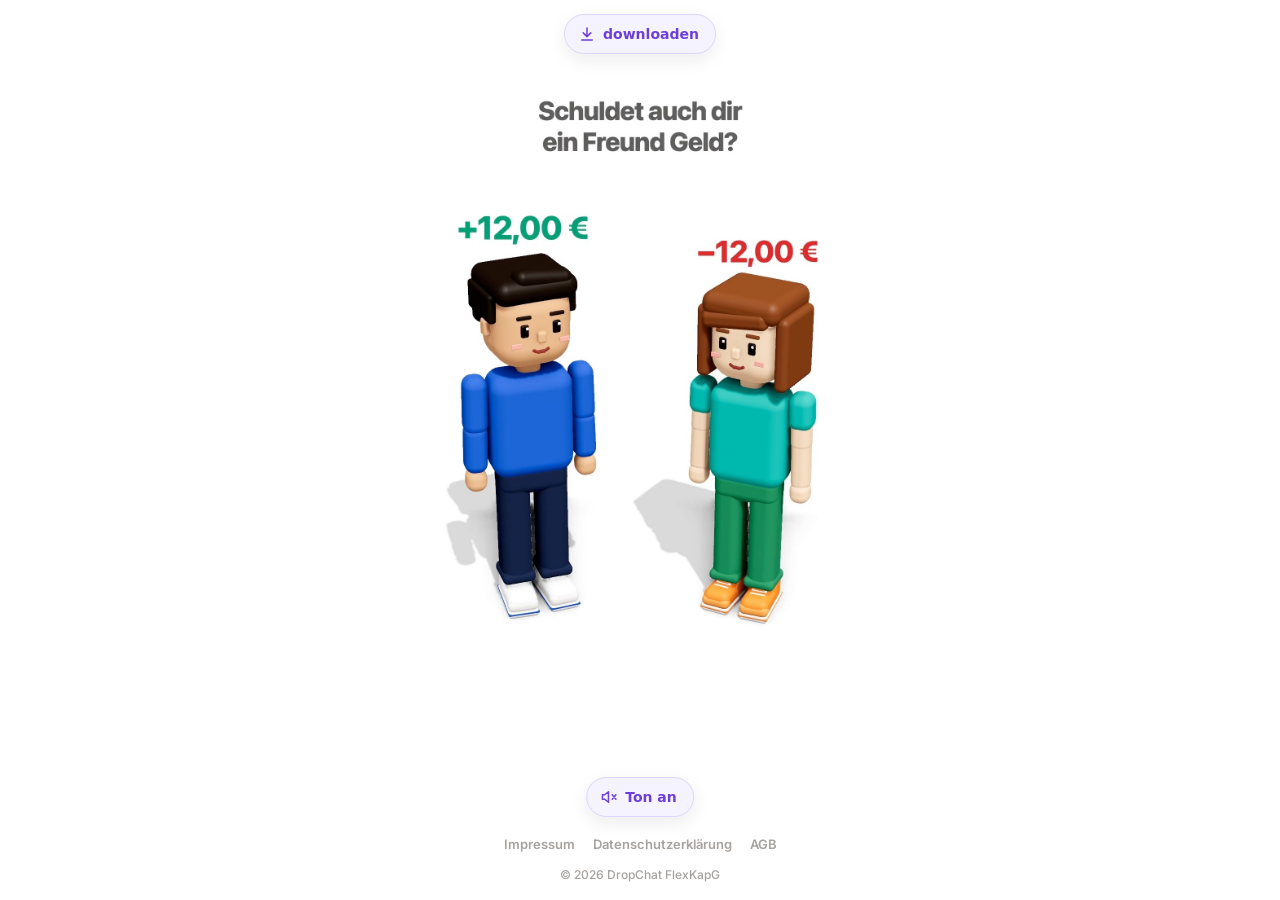
==== commit b0e5e838: "Add files via upload" ====
--- a/index.html
+++ b/index.html
@@ -14,9 +14,9 @@
 </head>
 <body>
   <div class="start">
-    <!-- Zum Launch durch die Store-Links ersetzen (bzw. je nach Gerät weiterleiten). -->
+    <!-- app/ leitet je nach Gerät in den richtigen Store. -->
     <header class="banner">
-      <a class="app-laden" href="#">
+      <a class="app-laden" href="app/">
         <svg width="18" height="18" viewBox="0 0 24 24" fill="none" stroke="currentColor" stroke-width="2" stroke-linecap="round" stroke-linejoin="round" aria-hidden="true"><path d="M12 4v11" /><path d="M7 10.5l5 5 5-5" /><path d="M5 20h14" /></svg>
         downloaden
       </a>
--- a/styles.css
+++ b/styles.css
@@ -701,6 +701,86 @@
   border-top: 1px solid var(--border);
 }
 
+/* ── Längere Rechtstexte (AGB, Datenschutzerklärung) ───────── */
+
+.karte-text p + p,
+.karte-text p + .karte-liste {
+  margin-top: 10px;
+}
+
+.karte-text a {
+  color: var(--accent);
+  font-weight: 600;
+  text-decoration: none;
+  overflow-wrap: anywhere;
+}
+
+.karte-text a:hover,
+.karte-text a:focus-visible {
+  text-decoration: underline;
+}
+
+.karte-text strong {
+  color: var(--text-1);
+  font-weight: 700;
+}
+
+.karte-liste {
+  margin: 0;
+  padding-left: 20px;
+}
+
+.karte-liste li + li {
+  margin-top: 6px;
+}
+
+.karte-anschrift {
+  line-height: 1.7;
+}
+
+/* Unterabschnitt (z. B. „4.1 …“) innerhalb einer Karte. */
+.karte-unter {
+  font-size: 14px;
+  font-weight: 700;
+  color: var(--text-1);
+  background: var(--bg-2);
+}
+
+/* Verarbeitungsbereich / Empfänger: Titel + Daten, Zweck, Rechtsgrundlage … */
+.bereich-titel {
+  font-size: 14px;
+  font-weight: 700;
+  color: var(--text-1);
+  margin-bottom: 8px;
+}
+
+.bereich {
+  margin: 0;
+  display: grid;
+  grid-template-columns: max-content 1fr;
+  gap: 6px 14px;
+}
+
+.bereich dt {
+  font-weight: 600;
+  color: var(--text-3);
+}
+
+.bereich dd {
+  margin: 0;
+}
+
+@media (max-width: 480px) {
+  .bereich {
+    grid-template-columns: 1fr;
+    gap: 2px;
+  }
+
+  .bereich dd + dt {
+    margin-top: 8px;
+  }
+}
+
 /* Beschriftung/Wert-Zeile – entspricht MenuRow in der App. */
 .zeile {
   display: flex;
@@ -845,4 +925,68 @@
   outline: 2px solid var(--accent);
   outline-offset: 3px;
   border-radius: 6px;
-}+}
+/* ── App laden (app/index.html) ────────────────────────────── */
+
+.laden {
+  min-height: 100dvh;
+  display: flex;
+  flex-direction: column;
+  align-items: center;
+  justify-content: center;
+  gap: 12px;
+  padding: 32px 24px;
+  text-align: center;
+  background: var(--bg);
+  color: var(--text-1);
+}
+
+.laden-icon {
+  width: 96px;
+  height: 96px;
+  border-radius: 22px;
+  border: 1px solid var(--border);
+}
+
+.laden h1 {
+  font-size: 28px;
+  font-weight: 800;
+  margin-top: 8px;
+}
+
+.laden p {
+  max-width: 320px;
+  font-size: 15px;
+  line-height: 1.5;
+  color: var(--text-2);
+}
+
+.laden-knoepfe {
+  display: flex;
+  flex-direction: column;
+  gap: 10px;
+  width: 100%;
+  max-width: 280px;
+  margin-top: 12px;
+}
+
+.laden-knoepfe a {
+  min-height: 48px;
+  display: flex;
+  align-items: center;
+  justify-content: center;
+  border-radius: var(--r-md);
+  background: var(--accent);
+  color: #fff;
+  font-size: 15px;
+  font-weight: 700;
+  text-decoration: none;
+}
+
+.laden-zurueck {
+  margin-top: 16px;
+  font-size: 14px;
+  font-weight: 600;
+  color: var(--accent);
+  text-decoration: none;
+}
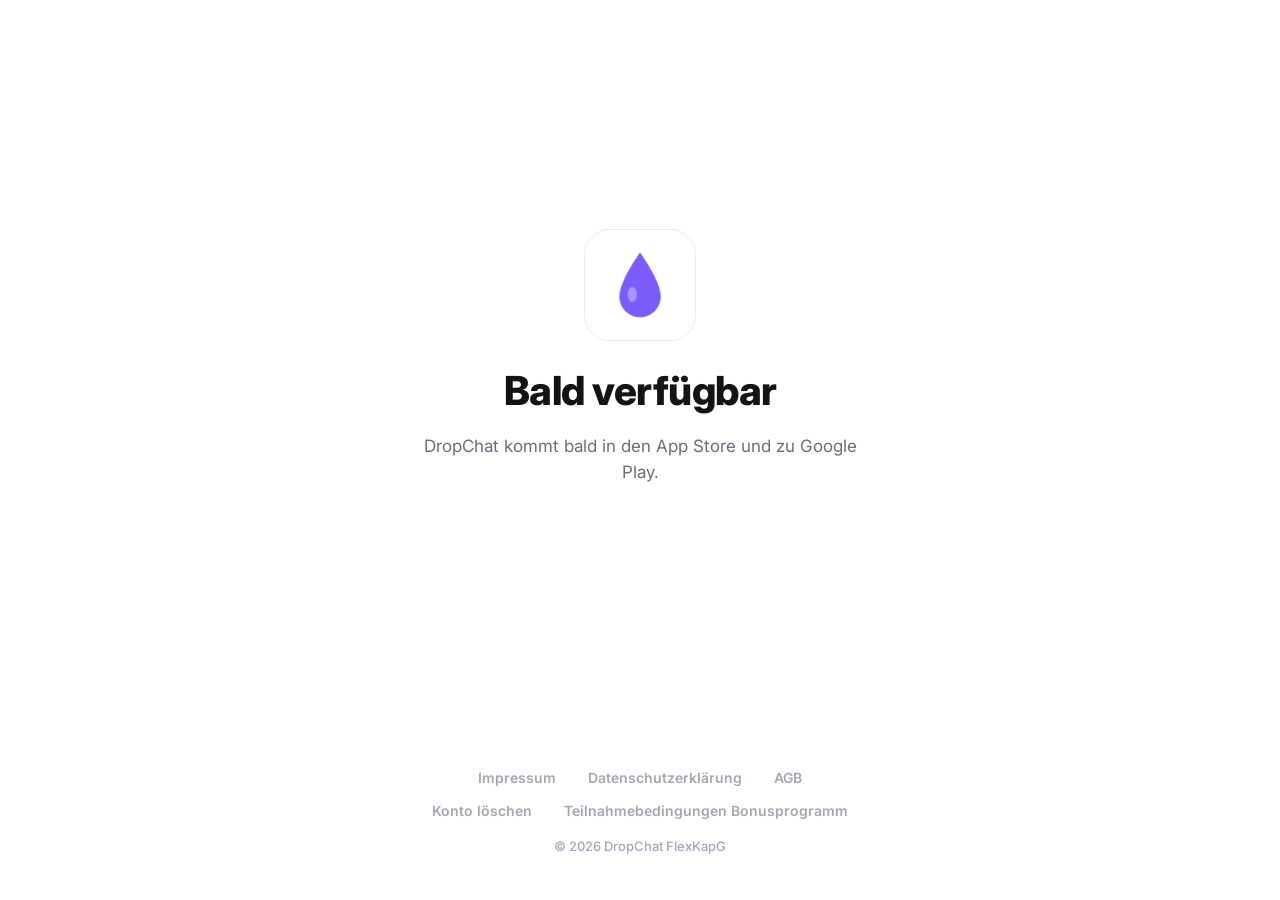
==== commit 5a6d26c3: "Add files via upload" ====
--- a/index.html
+++ b/index.html
@@ -5,88 +5,35 @@
 <meta name="viewport" content="width=device-width, initial-scale=1.0, viewport-fit=cover" />
 <title>DropChat – Geld unter Freunden, direkt im Chat</title>
 <meta name="description" content="DropChat: Ausgaben mit Freunden teilen, Forderungen schicken und direkt im Chat abrechnen." />
+<link rel="icon" href="favicon.png" type="image/png" />
 <meta name="theme-color" content="#FFFFFF" />
-<link rel="icon" href="favicon.png" type="image/png" />
 <link rel="preconnect" href="https://fonts.googleapis.com" />
 <link rel="preconnect" href="https://fonts.gstatic.com" crossorigin />
 <link href="https://fonts.googleapis.com/css2?family=Inter:wght@500;600;700;800&display=swap" rel="stylesheet" />
 <link rel="stylesheet" href="styles.css" />
+<script src="store.js"></script>
 </head>
 <body>
-  <div class="start">
-    <!-- app/ leitet je nach Gerät in den richtigen Store. -->
-    <header class="banner">
-      <a class="app-laden" href="app/">
-        <svg width="18" height="18" viewBox="0 0 24 24" fill="none" stroke="currentColor" stroke-width="2" stroke-linecap="round" stroke-linejoin="round" aria-hidden="true"><path d="M12 4v11" /><path d="M7 10.5l5 5 5-5" /><path d="M5 20h14" /></svg>
-        downloaden
-      </a>
-    </header>
+  <main class="laden">
+    <img class="laden-icon" src="icon.png" alt="" />
+    <h1 id="titel">Bald verfügbar</h1>
+    <p id="text">DropChat kommt bald in den App Store und zu Google Play.</p>
+    <div class="laden-knoepfe" id="knoepfe"></div>
+  </main>
 
-    <!-- Erklärvideo (9:16), füllt den Platz zwischen Knopf und Rechtslinks.
-         Startet sofort – Browser erlauben Autoplay nur stumm, deshalb "Ton an". -->
-    <main class="video-bereich">
-      <video
-        class="erklaervideo"
-        src="video/dropchat-erklaervideo.mp4"
-        poster="video/dropchat-erklaervideo.jpg"
-        autoplay
-        muted
-        loop
-        playsinline
-        preload="auto"
-        aria-label="DropChat in einer Minute erklärt"
-      ></video>
-      <button type="button" class="ton-knopf" aria-pressed="false">
-        <svg class="ton-symbol" width="18" height="18" viewBox="0 0 24 24" fill="none" stroke="currentColor" stroke-width="2" stroke-linecap="round" stroke-linejoin="round" aria-hidden="true"><path d="M11 5 6 9H3v6h3l5 4V5z" /><path class="ton-wellen" d="M15.5 8.5a5 5 0 0 1 0 7M18.5 5.5a9 9 0 0 1 0 13" /><path class="ton-aus" d="M16 9l5 6M21 9l-5 6" /></svg>
-        <span class="ton-text">Ton an</span>
-      </button>
-    </main>
-
-    <footer class="fusszeile">
+  <footer class="fusszeile">
+    <nav class="fuss-zeile" aria-label="Rechtliches">
       <a href="impressum.html">Impressum</a>
       <a href="datenschutz.html">Datenschutzerklärung</a>
       <a href="agb.html">AGB</a>
-      <span class="fusszeile-marke">© 2026 DropChat FlexKapG</span>
-    </footer>
-  </div>
-  <script>
-    // Erklärvideo: startet stumm (Autoplay-Regel der Browser). "Ton an" spielt es
-    // mit Stimme von vorne ab; Tippen aufs Video pausiert bzw. spielt weiter.
-    (function () {
-      var video = document.querySelector('.erklaervideo');
-      var knopf = document.querySelector('.ton-knopf');
-      if (!video || !knopf) return;
-      var text = knopf.querySelector('.ton-text');
-      var abspielen = function () {
-        var versuch = video.play();
-        if (versuch && versuch.catch) {
-          versuch.catch(function (fehler) {
-            // z. B. Stromsparmodus auf dem iPhone: dann startet es beim ersten Tippen.
-            console.warn('Video startet nicht automatisch', fehler);
-          });
-        }
-      };
-      var anzeigen = function () {
-        knopf.setAttribute('aria-pressed', String(!video.muted));
-        knopf.classList.toggle('an', !video.muted);
-        text.textContent = video.muted ? 'Ton an' : 'Ton aus';
-      };
-      knopf.addEventListener('click', function () {
-        if (video.muted) {
-          video.muted = false;
-          video.currentTime = 0;
-          abspielen();
-        } else {
-          video.muted = true;
-        }
-        anzeigen();
-      });
-      video.addEventListener('click', function () {
-        if (video.paused) abspielen(); else video.pause();
-      });
-      abspielen();
-      anzeigen();
-    })();
-  </script>
+    </nav>
+    <nav class="fuss-zeile" aria-label="Weitere Seiten">
+      <a href="konto-loeschen.html">Konto löschen</a>
+      <a href="teilnahmebedingungen.html">Teilnahmebedingungen Bonusprogramm</a>
+    </nav>
+    <span class="fusszeile-marke">© 2026 DropChat FlexKapG</span>
+  </footer>
+
+  <script>storeZeigen();</script>
 </body>
-</html>+</html>
--- a/styles.css
+++ b/styles.css
@@ -1,35 +1,35 @@
 /* ============================================================
    DropChat Website – gemeinsames Stylesheet
    ============================================================
-   Die Design-Tokens sind 1:1 dieselben wie in der App
-   (lib/theme.ts bzw. background_infos/pulse-karte.html), damit
-   Website und App zusammengehörig aussehen. Wenn dort eine Farbe
-   geändert wird, gehört sie auch hier geändert.
-
-   Die App läuft bewusst nur im Hellmodus (app.json:
-   userInterfaceStyle "light") – deshalb hier ebenfalls kein
-   Dunkelmodus, sonst sähen beide unterschiedlich aus.
+   Design wie die App (App: src/lib/theme.ts): Inter, Weiß, Lila als Akzent,
+   Pillen-Knöpfe, Karten mit feinem Rand. Ändert sich dort eine Farbe,
+   gehört sie auch hier geändert. Hellmodus wie die App.
+
+   Zwei Ansichten: Handy (bis 799 px) wie in der App, Spalte über die
+   ganze Breite mit Zurück-Knopf als Symbol; Desktop (ab 800 px) mit
+   mittiger, breiterer Lesespalte, größerer Schrift und beschriftetem
+   Zurück-Knopf.
    ============================================================ */
 
 :root {
   color-scheme: light;
 
-  --bg: #ffffff;
-  --bg-2: #f5f3ff;
-  --border: #e4e0ed;
-  --text-1: #1c1917;
-  --text-2: #57534e;
-  --text-3: #a8a29e;
-  --accent: #8b5cf6;
-  --accent-light: #f5f3ff;
-  --accent-mid: #ddd6fe;
+  --text: #141414;
+  --text-2: #6e6b7a;
+  --text-3: #a8a4b5;
+  --rand: #ece9f3;
+  --linie: #f1eff5;
+  --leer: #efecf6;
+  --akzent: #7b5cf0;
+  --akzent-dunkel: #5b3fd9;
+  --akzent-hell: #ebe4ff;
+  --flaeche: #f3eeff;
+  --weiss: #ffffff;
 
   --r-md: 12px;
   --r-lg: 16px;
-  --r-xl: 24px;
-  --r-full: 9999px;
-
-  --ease-out: cubic-bezier(0.32, 0.72, 0, 1);
+  --r-pille: 9999px;
+  --spalte: 760px;
 }
 
 * {
@@ -40,896 +40,45 @@
 }
 
 html {
-  /* Sprungziele der Fußzeilen-Links nicht unter den Seitenrand schieben. */
-  scroll-behavior: smooth;
-}
-
-html,
+  -webkit-text-size-adjust: 100%;
+}
+
 body {
-  overflow-x: hidden;
-}
-
-body {
-  /* Seite füllt immer mindestens die Höhe des Fensters, die Fußzeile sitzt
-     unten. Wichtig für die Startseite: Impressum & Co. müssen ohne Scrollen
-     sichtbar sein (§ 5 ECG verlangt "leicht und unmittelbar auffindbar"). */
+  min-height: 100vh;
   min-height: 100svh;
   display: flex;
   flex-direction: column;
   font-family: Inter, system-ui, -apple-system, BlinkMacSystemFont, 'Segoe UI', sans-serif;
-  color: var(--text-1);
-  background: var(--bg);
+  color: var(--text);
+  background: var(--weiss);
+  line-height: 1.5;
   -webkit-font-smoothing: antialiased;
   -moz-osx-font-smoothing: grayscale;
-  line-height: 1.5;
+}
+
+a {
+  color: var(--akzent-dunkel);
+}
+
+:focus-visible {
+  outline: 2px solid var(--akzent);
+  outline-offset: 3px;
+  border-radius: 6px;
 }
 
 @media (prefers-reduced-motion: reduce) {
-  html {
-    scroll-behavior: auto;
-  }
   *,
   *::before,
   *::after {
+    transition-duration: 0.01ms !important;
     animation-duration: 0.01ms !important;
-    animation-iteration-count: 1 !important;
-    transition-duration: 0.01ms !important;
-  }
-}
-
-/* ── Startseite: "App laden" + Gruppenchat ──────────────── */
-/* Fast alle Besucher kommen vom Handy. Die Seite ist deshalb EINE schmale
-   Spalte; am Desktop steht dieselbe Spalte mittig, links und rechts Weiß.
-
-   Der Chat übernimmt die Werte 1:1 aus der App (components/MessageBubble.tsx,
-   components/ChatHintergrund.tsx, screens/ChatDetailScreen.tsx). Ändert sich
-   dort etwas, gehört es hier nachgezogen. Schrift im Chat: die Systemschrift
-   wie in der App (auf dem iPhone San Francisco), nicht Inter. */
-
-:root {
-  --chat-bg: #fbfafe;
-  --rot: #dc2626;
-  --gruen: #059669;
-  --zeit: #78716c;
-  --in-rand: #ece8f3;
-  --out-bg: #ebe4fe;
-  --out-rand: #d9ccfb;
-  --trennlinie: #f0edf5;
-  --verteilung: #7c4deb;
-  --system-schrift: -apple-system, BlinkMacSystemFont, 'SF Pro Text', 'Helvetica Neue', system-ui, sans-serif;
-}
-
-.start {
-  /* Alles auf einen Bildschirm: Knopf oben, Fußzeile unten, der Chat
-     füllt den Rest. Ist er höher als der Platz, sieht man – wie in der App –
-     die neuesten Nachrichten unten, die älteren verschwimmen oben. */
-  height: 100vh;
-  height: 100svh;
-  width: 100%;
-  max-width: 440px;
-  margin: 0 auto;
-  display: flex;
-  flex-direction: column;
-  position: relative;
-}
-
-/* Banner: nur der Knopf, als Ebene über dem Video (wie "Ton an" unten),
-   damit das Video die ganze Höhe bis zur Fußzeile nutzen kann. */
-.banner {
-  position: absolute;
-  top: 0;
-  left: 0;
-  right: 0;
-  z-index: 2;
-  display: flex;
-  justify-content: center;
-  padding: 14px 16px 0;
-  pointer-events: none;
-}
-
-.banner .app-laden {
-  pointer-events: auto;
-}
-
-/* Wie die "Einladen"-Knöpfe in der App: helles Lila, Pille. */
-.app-laden {
-  /* Gleiches Design wie der "Ton an"-Knopf über dem Video. */
-  display: inline-flex;
-  align-items: center;
-  justify-content: center;
-  gap: 7px;
-  min-height: 40px;
-  padding: 0 16px 0 13px;
-  border-radius: var(--r-full);
-  background: var(--accent-light);
-  border: 1px solid var(--accent-mid);
-  color: #6d3fd8;
-  font-family: var(--system-schrift);
-  font-size: 14px;
-  font-weight: 700;
-  text-decoration: none;
-  box-shadow: 0 6px 18px rgba(28, 25, 23, 0.08);
-  transition: transform 0.15s var(--ease-out), opacity 0.15s var(--ease-out);
-}
-
-.app-laden:active {
-  transform: scale(0.97);
-}
-
-/* Chat-Fläche wie in der App: chatBg + blasses Tropfen-Muster (Tropfen 13 px,
-   Kachel 68 px, Deckkraft 0.045). Oben und unten verschwimmt alles ins Weiß. */
-.chat {
-  position: relative;
+  }
+}
+
+/* ── Startseite und /app: Symbol, Überschrift, Text (Knöpfe erst, wenn es Store-Links gibt) ── */
+
+.laden {
   flex: 1;
-  min-height: 0;
-  /* Nur der Chat scrollt – Knopf oben und Links unten bleiben stehen,
-     wie in der App. Startet unten bei der neuesten Nachricht (index.html). */
-  overflow-y: auto;
-  overscroll-behavior: contain;
-  -webkit-overflow-scrolling: touch;
-  scrollbar-width: none;
-  display: flex;
-  flex-direction: column;
-  padding: 56px 16px 40px;
-  background-color: var(--chat-bg);
-  background-image: url("data:image/svg+xml,%3Csvg xmlns='http://www.w3.org/2000/svg' width='68' height='68'%3E%3Cpath transform='translate(27.5 27.5) scale(0.5417)' d='M12 1.7c3.9 5.35 7.6 10.85 7.6 15.1 0 4.35-3.15 6.7-7.6 6.7s-7.6-2.35-7.6-6.7c0-4.25 3.7-9.75 7.6-15.1Z' fill='%238b5cf6' fill-opacity='0.045'/%3E%3C/svg%3E");
-  font-family: var(--system-schrift);
-  -webkit-mask-image: linear-gradient(to bottom, transparent 0, #000 64px, #000 calc(100% - 48px), transparent 100%);
-  mask-image: linear-gradient(to bottom, transparent 0, #000 64px, #000 calc(100% - 48px), transparent 100%);
-}
-
-.chat::-webkit-scrollbar {
-  display: none;
-}
-
-/* Wenige Nachrichten: unten anliegen wie im Chat. margin-top:auto statt
-   justify-content:flex-end – sonst wäre der obere Teil nicht erreichbar. */
-.chat > :first-child {
-  margin-top: auto;
-}
-
-/* Nachrichten erscheinen nacheinander (bei "Bewegung reduzieren" sofort). */
-.chat > * {
-  animation: auftauchen 0.5s var(--ease-out) both;
-  animation-delay: calc(var(--i, 0) * 120ms + 150ms);
-}
-
-.system {
-  margin: 8px 24px 14px;
-  text-align: center;
-  font-size: 11.5px;
-  font-weight: 500;
-  color: var(--text-2);
-}
-
-.absender {
-  margin: 0 0 4px 46px;
-  font-size: 12px;
-  font-weight: 700;
-}
-
-.nachricht {
-  display: flex;
-  align-items: flex-end;
-  gap: 6px;
-  margin-bottom: 10px;
-}
-
-.nachricht.im-lauf {
-  margin-bottom: 3px;
-}
-
-.nachricht.raus {
-  flex-direction: row-reverse;
-}
-
-.avatar,
-.avatar-platz {
-  width: 28px;
-  height: 28px;
-  flex-shrink: 0;
-}
-
-.avatar {
-  border-radius: 50%;
-  display: flex;
-  align-items: center;
-  justify-content: center;
-  color: #fff;
-  font-size: 9px;
-  font-weight: 700;
-}
-
-/* Blasen: 20 px Rundung, 8 px zur Nachbarnachricht im Lauf, 6 px Spitze. */
-.blase {
-  max-width: 262px;
-  padding: 8px 12px;
-  border-radius: 20px;
-  display: flex;
-  flex-wrap: wrap;
-  align-items: flex-end;
-  column-gap: 8px;
-}
-
-.blase.rein {
-  background: #fff;
-  border: 1px solid var(--in-rand);
-  box-shadow: 0 3px 8px rgba(28, 25, 23, 0.04);
-}
-
-.blase.raus {
-  background: var(--out-bg);
-}
-
-.text {
-  min-width: 0;
-  font-size: 15px;
-  line-height: 21px;
-  color: var(--text-1);
-}
-
-.meta {
-  margin-left: auto;
-  display: inline-flex;
-  align-items: center;
-  gap: 3px;
-  min-height: 16px;
-  font-size: 10.5px;
-  color: var(--zeit);
-}
-
-/* Forderung/Zahlung-Karte */
-.geldkarte {
-  width: 272px;
-  max-width: calc(100% - 34px);
-  padding: 12px 12px 10px;
-  border-radius: 20px;
-  background: #fff;
-}
-
-.geldkarte.rein {
-  border: 1px solid var(--in-rand);
-  box-shadow: 0 3px 8px rgba(28, 25, 23, 0.06);
-}
-
-.geldkarte.raus {
-  border: 1.5px solid var(--out-rand);
-  box-shadow: 0 3px 8px rgba(91, 33, 182, 0.08);
-}
-
-.ecke-rein-erste { border-bottom-left-radius: 8px; }
-.ecke-rein-mitte { border-top-left-radius: 8px; border-bottom-left-radius: 8px; }
-.ecke-rein-letzte { border-top-left-radius: 8px; border-bottom-left-radius: 6px; }
-.ecke-rein-allein { border-bottom-left-radius: 6px; }
-.ecke-raus-erste { border-bottom-right-radius: 8px; }
-.ecke-raus-letzte { border-top-right-radius: 8px; border-bottom-right-radius: 6px; }
-.ecke-raus-allein { border-bottom-right-radius: 6px; }
-
-.kopf-karte {
-  display: flex;
-  align-items: center;
-  justify-content: space-between;
-  gap: 8px;
-  min-height: 32px;
-}
-
-.typ {
-  display: flex;
-  align-items: center;
-  gap: 8px;
-  font-size: 14px;
-  font-weight: 800;
-  letter-spacing: -0.1px;
-}
-
-.typ-symbol {
-  width: 26px;
-  height: 26px;
-  border-radius: 8px;
-  background: var(--accent-light);
-  display: flex;
-  align-items: center;
-  justify-content: center;
-}
-
-.aktion {
-  width: 32px;
-  height: 32px;
-  border-radius: 50%;
-  background: #fdecec;
-  display: flex;
-  align-items: center;
-  justify-content: center;
-}
-
-.betrag {
-  margin-top: 8px;
-  font-size: 30px;
-  line-height: 34px;
-  font-weight: 800;
-  letter-spacing: -0.6px;
-}
-
-.betrag.minus { color: var(--rot); }
-.betrag.plus { color: var(--gruen); }
-
-.betrag-label {
-  font-size: 12.5px;
-  font-weight: 600;
-  color: var(--text-2);
-}
-
-/* Angehängter Drop – wie im Drops-Tab des Forderung-Sheets. */
-.drop {
-  margin-top: 10px;
-  display: flex;
-  align-items: center;
-  gap: 8px;
-  padding: 7px 8px;
-  border-radius: var(--r-md);
-  border: 0.5px solid #000;
-  background: #fff;
-}
-
-.drop-logo {
-  width: 34px;
-  height: 34px;
-  border-radius: 7px;
-  display: flex;
-  align-items: center;
-  justify-content: center;
-  flex-shrink: 0;
-}
-
-.drop-haendler {
-  flex: 1;
-  min-width: 0;
-  display: flex;
-  align-items: center;
-  gap: 6px;
-}
-
-.drop-name {
-  min-width: 0;
-  font-size: 14px;
-  font-weight: 800;
-  white-space: nowrap;
-  overflow: hidden;
-  text-overflow: ellipsis;
-}
-
-.drop-zeit {
-  flex-shrink: 0;
-  font-size: 11px;
-  color: var(--text-3);
-}
-
-.drop-betrag {
-  flex-shrink: 0;
-  font-size: 13px;
-  font-weight: 800;
-}
-
-.fuss {
-  margin-top: 10px;
-  padding-top: 8px;
-  border-top: 1px solid var(--trennlinie);
-  display: flex;
-  align-items: center;
-  justify-content: space-between;
-}
-
-.verteilung {
-  display: inline-flex;
-  align-items: center;
-  gap: 4px;
-  padding: 4px 0;
-  border: none;
-  background: none;
-  font-family: inherit;
-  font-size: 12.5px;
-  font-weight: 600;
-  color: var(--verteilung);
-  cursor: pointer;
-}
-
-.verteilung svg {
-  transition: transform 0.2s var(--ease-out);
-}
-
-.verteilung[aria-expanded='true'] svg {
-  transform: rotate(180deg);
-}
-
-/* Aufgeklappte Verteilung – wie in der App (MessageBubble KartenFuss):
-   Mini-Avatar, "von [Name]", rechts der Betrag. */
-.verteilung-liste {
-  margin-top: 4px;
-}
-
-.verteilung-zeile {
-  display: flex;
-  align-items: center;
-  gap: 8px;
-  padding: 6px 0;
-}
-
-.avatar-klein {
-  width: 22px;
-  height: 22px;
-  font-size: 7px;
-}
-
-.verteilung-name {
-  flex: 1;
-  min-width: 0;
-  font-size: 13px;
-  color: var(--text-2);
-}
-
-.verteilung-name b {
-  font-weight: 800;
-  color: var(--text-1);
-}
-
-.verteilung-betrag {
-  font-size: 13px;
-  font-weight: 700;
-  color: var(--text-1);
-}
-
-/* Erklärvideo statt Chat: füllt den Platz zwischen Knopf und Fußzeile und
-   behält 9:16. Video- und Seitenhintergrund sind beide weiß – deshalb ohne
-   Rahmen, Schatten und Rundung, damit es nahtlos in der Seite steht. */
-.video-bereich {
-  position: relative;
-  flex: 1;
-  min-height: 0;
-  display: flex;
-  align-items: center;
-  justify-content: center;
-}
-
-/* width/height auto + max-*: der Player schrumpft im Seitenverhältnis des
-   Videos, egal ob Breite oder Höhe knapp ist – keine Streifen oben/unten. */
-.erklaervideo {
-  display: block;
-  width: auto;
-  height: auto;
-  max-width: 100%;
-  max-height: 100%;
-  aspect-ratio: 9 / 16;
-  background: var(--bg);
-  cursor: pointer;
-}
-
-/* "Ton an": Pille wie der Download-Knopf, unten mittig über dem Video. */
-.ton-knopf {
-  position: absolute;
-  left: 50%;
-  bottom: 14px;
-  transform: translateX(-50%);
-  display: inline-flex;
-  align-items: center;
-  gap: 7px;
-  min-height: 40px;
-  padding: 0 16px 0 13px;
-  border-radius: var(--r-full);
-  background: var(--accent-light);
-  border: 1px solid var(--accent-mid);
-  color: #6d3fd8;
-  font-family: var(--system-schrift);
-  font-size: 14px;
-  font-weight: 700;
-  cursor: pointer;
-  box-shadow: 0 6px 18px rgba(28, 25, 23, 0.08);
-  transition: transform 0.15s var(--ease-out), opacity 0.15s var(--ease-out);
-}
-
-.ton-knopf:active {
-  transform: translateX(-50%) scale(0.97);
-}
-
-.ton-knopf .ton-wellen { display: none; }
-.ton-knopf.an .ton-wellen { display: inline; }
-.ton-knopf.an .ton-aus { display: none; }
-
-/* Fußzeile der Startseite liegt direkt unter dem verschwimmenden Chat. */
-.start .fusszeile {
-  flex-shrink: 0;
-  padding: 4px 20px 16px;
-  padding-bottom: max(16px, env(safe-area-inset-bottom));
-}
-
-/* Nachrichten nicht zusammenquetschen – der Chat scrollt stattdessen. */
-.chat > * {
-  flex-shrink: 0;
-}
-
-@keyframes auftauchen {
-  from {
-    opacity: 0;
-    transform: translateY(16px);
-  }
-  to {
-    opacity: 1;
-    transform: translateY(0);
-  }
-}
-
-/* ── Abzeichen (wie die Chips in der App) ─────────────────── */
-
-.badge {
-  display: inline-block;
-  font-size: 13px;
-  font-weight: 700;
-  padding: 9px 20px;
-  border-radius: var(--r-full);
-  background: var(--bg-2);
-  color: var(--accent);
-  border: 1px solid var(--accent-mid);
-}
-
-/* ── Unterseiten: Blatt von unten, wie die App-Sheets ───────── */
-/* Wie components/BottomSheet.tsx: gleitet in 350 ms von unten hoch
-   (translateY 100 % -> 0, gleiche Kurve), oben 20 px abgerundet. Breite
-   wie die Startseite (max. 440 px), am Desktop mittig. */
-
-.blatt {
-  flex: 1;
-  width: 100%;
-  max-width: 440px;
-  margin: 0 auto;
-  display: flex;
-  flex-direction: column;
-  background: var(--bg);
-  border-radius: 20px 20px 0 0;
-  box-shadow: 0 -6px 28px rgba(28, 25, 23, 0.08);
-  animation: hochgleiten 0.35s var(--ease-out) both;
-}
-
-.ohne-animation .blatt {
-  animation: none;
-}
-
-.blatt.schliesst {
-  transform: translateY(100%);
-  transition: transform 0.32s var(--ease-out);
-}
-
-@keyframes hochgleiten {
-  from {
-    transform: translateY(100%);
-  }
-  to {
-    transform: translateY(0);
-  }
-}
-
-.seite {
-  flex: 1;
-  width: 100%;
-  padding: 0 20px 24px;
-}
-
-/* Kopf wie KontoSettings/Statistiken in der App: Titel mittig (24 px, 700),
-   rechts runder Schließen-Knopf (36 px, bg-2, Pfeil nach unten). */
-.kopf {
-  position: relative;
-  display: flex;
-  align-items: center;
-  justify-content: flex-end;
-  min-height: 64px;
-  padding: 14px 0;
-}
-
-.kopf-titel {
-  position: absolute;
-  left: 0;
-  right: 0;
-  padding: 0 52px;
-  text-align: center;
-  font-size: clamp(19px, 6vw, 24px);
-  font-weight: 700;
-  letter-spacing: -0.5px;
-  line-height: 1.2;
-  pointer-events: none;
-}
-
-.schliessen {
-  position: relative;
-  width: 36px;
-  height: 36px;
-  border-radius: 18px;
-  background: var(--bg-2);
-  display: flex;
-  align-items: center;
-  justify-content: center;
-  color: var(--text-1);
-  text-decoration: none;
-  flex-shrink: 0;
-  transition: background 0.15s var(--ease-out);
-}
-
-/* Größere Tippfläche ohne den Knopf größer zu zeichnen. */
-.schliessen::after {
-  content: '';
-  position: absolute;
-  inset: -6px;
-}
-
-.schliessen:hover,
-.schliessen:focus-visible {
-  background: var(--accent-light);
-}
-
-.einleitung {
-  font-size: 13.5px;
-  line-height: 1.55;
-  font-weight: 500;
-  color: var(--text-3);
-  padding: 0 4px 6px;
-}
-
-/* ── Abschnitte (Kicker + Karte), wie Konto-Einstellungen ─── */
-
-.abschnitt-titel {
-  font-size: 12px;
-  font-weight: 700;
-  color: var(--text-3);
-  text-transform: uppercase;
-  letter-spacing: 0.7px;
-  padding: 18px 4px 8px;
-}
-
-.karte {
-  border: 1px solid var(--border);
-  border-radius: var(--r-lg);
-  background: var(--bg);
-  overflow: hidden;
-}
-
-.karte-text {
-  padding: 16px 18px;
-  font-size: 14px;
-  line-height: 1.6;
-  color: var(--text-2);
-}
-
-.karte-text + .karte-text,
-.zeile + .karte-text {
-  border-top: 1px solid var(--border);
-}
-
-/* ── Längere Rechtstexte (AGB, Datenschutzerklärung) ───────── */
-
-.karte-text p + p,
-.karte-text p + .karte-liste {
-  margin-top: 10px;
-}
-
-.karte-text a {
-  color: var(--accent);
-  font-weight: 600;
-  text-decoration: none;
-  overflow-wrap: anywhere;
-}
-
-.karte-text a:hover,
-.karte-text a:focus-visible {
-  text-decoration: underline;
-}
-
-.karte-text strong {
-  color: var(--text-1);
-  font-weight: 700;
-}
-
-.karte-liste {
-  margin: 0;
-  padding-left: 20px;
-}
-
-.karte-liste li + li {
-  margin-top: 6px;
-}
-
-.karte-anschrift {
-  line-height: 1.7;
-}
-
-/* Unterabschnitt (z. B. „4.1 …“) innerhalb einer Karte. */
-.karte-unter {
-  font-size: 14px;
-  font-weight: 700;
-  color: var(--text-1);
-  background: var(--bg-2);
-}
-
-/* Verarbeitungsbereich / Empfänger: Titel + Daten, Zweck, Rechtsgrundlage … */
-.bereich-titel {
-  font-size: 14px;
-  font-weight: 700;
-  color: var(--text-1);
-  margin-bottom: 8px;
-}
-
-.bereich {
-  margin: 0;
-  display: grid;
-  grid-template-columns: max-content 1fr;
-  gap: 6px 14px;
-}
-
-.bereich dt {
-  font-weight: 600;
-  color: var(--text-3);
-}
-
-.bereich dd {
-  margin: 0;
-}
-
-@media (max-width: 480px) {
-  .bereich {
-    grid-template-columns: 1fr;
-    gap: 2px;
-  }
-
-  .bereich dd + dt {
-    margin-top: 8px;
-  }
-}
-
-/* Beschriftung/Wert-Zeile – entspricht MenuRow in der App. */
-.zeile {
-  display: flex;
-  align-items: baseline;
-  justify-content: space-between;
-  gap: 16px;
-  padding: 13px 18px;
-}
-
-.zeile + .zeile {
-  border-top: 1px solid var(--border);
-}
-
-.zeile-label {
-  font-size: 14px;
-  font-weight: 600;
-  color: var(--text-1);
-  flex-shrink: 0;
-}
-
-.zeile-wert {
-  font-size: 14px;
-  font-weight: 500;
-  color: var(--text-2);
-  text-align: right;
-  min-width: 0;
-  overflow-wrap: anywhere;
-}
-
-.zeile-wert a {
-  color: var(--accent);
-  text-decoration: none;
-  font-weight: 600;
-}
-
-.zeile-wert a:hover,
-.zeile-wert a:focus-visible {
-  text-decoration: underline;
-}
-
-/* Schmale Displays: Beschriftung und Wert untereinander statt nebeneinander.
-   Zweispaltig bliebe für lange Werte wie den Unternehmensgegenstand sonst nur
-   eine schmale, stark umgebrochene Spalte übrig. */
-@media (max-width: 480px) {
-  .zeile {
-    flex-direction: column;
-    align-items: stretch;
-    gap: 3px;
-    padding: 12px 16px;
-  }
-
-  .zeile-wert {
-    text-align: left;
-  }
-
-  .adresse,
-  .karte-text {
-    padding-left: 16px;
-    padding-right: 16px;
-  }
-}
-
-/* Adressblock: mehrzeilig, deshalb untereinander statt zweispaltig. */
-.adresse {
-  padding: 16px 18px;
-  font-size: 15px;
-  line-height: 1.55;
-  font-weight: 500;
-  color: var(--text-2);
-}
-
-.adresse strong {
-  display: block;
-  font-size: 16px;
-  font-weight: 700;
-  color: var(--text-1);
-  margin-bottom: 4px;
-}
-
-/* Platzhalter für Seiten, die noch keinen Inhalt haben. */
-.platzhalter {
-  display: flex;
-  flex-direction: column;
-  align-items: center;
-  gap: 10px;
-  padding: 38px 24px;
-  text-align: center;
-}
-
-.platzhalter-titel {
-  font-size: 16px;
-  font-weight: 700;
-  color: var(--text-1);
-}
-
-.platzhalter-text {
-  max-width: 40ch;
-  font-size: 13.5px;
-  line-height: 1.6;
-  font-weight: 500;
-  color: var(--text-3);
-}
-
-/* ── Fußzeile mit den Rechtsseiten ────────────────────────── */
-
-.fusszeile {
-  display: flex;
-  flex-wrap: wrap;
-  align-items: center;
-  justify-content: center;
-  gap: 8px 18px;
-  padding: 28px 20px;
-  font-size: 13px;
-  font-weight: 600;
-}
-
-.fusszeile a {
-  color: var(--text-3);
-  text-decoration: none;
-  transition: color 0.15s var(--ease-out);
-}
-
-.fusszeile a:hover,
-.fusszeile a:focus-visible {
-  color: var(--accent);
-}
-
-.fusszeile .aktiv {
-  color: var(--text-1);
-}
-
-.fusszeile-marke {
-  width: 100%;
-  text-align: center;
-  font-size: 12px;
-  font-weight: 500;
-  color: var(--text-3);
-  padding-top: 4px;
-}
-
-:focus-visible {
-  outline: 2px solid var(--accent);
-  outline-offset: 3px;
-  border-radius: 6px;
-}
-/* ── App laden (app/index.html) ────────────────────────────── */
-
-.laden {
-  min-height: 100dvh;
   display: flex;
   flex-direction: column;
   align-items: center;
@@ -937,28 +86,27 @@
   gap: 12px;
   padding: 32px 24px;
   text-align: center;
-  background: var(--bg);
-  color: var(--text-1);
 }
 
 .laden-icon {
   width: 96px;
   height: 96px;
+  border: 1px solid var(--rand);
   border-radius: 22px;
-  border: 1px solid var(--border);
 }
 
 .laden h1 {
+  margin-top: 8px;
   font-size: 28px;
   font-weight: 800;
-  margin-top: 8px;
+  letter-spacing: -0.5px;
 }
 
 .laden p {
-  max-width: 320px;
+  max-width: 340px;
+  color: var(--text-2);
   font-size: 15px;
-  line-height: 1.5;
-  color: var(--text-2);
+  line-height: 1.55;
 }
 
 .laden-knoepfe {
@@ -966,27 +114,506 @@
   flex-direction: column;
   gap: 10px;
   width: 100%;
-  max-width: 280px;
+  max-width: 300px;
+}
+
+.laden-knoepfe:not(:empty) {
   margin-top: 12px;
 }
 
 .laden-knoepfe a {
-  min-height: 48px;
   display: flex;
   align-items: center;
   justify-content: center;
-  border-radius: var(--r-md);
-  background: var(--accent);
-  color: #fff;
+  min-height: 52px;
+  border-radius: var(--r-pille);
+  background: var(--akzent);
+  color: var(--weiss);
+  font-size: 16px;
+  font-weight: 600;
+  text-decoration: none;
+  box-shadow: 0 10px 28px rgba(123, 92, 240, 0.28);
+  transition: background 0.15s ease;
+}
+
+.laden-knoepfe a:hover {
+  background: var(--akzent-dunkel);
+}
+
+/* ── Kopf einer Unterseite: Zurück und Titel (wie SeitenKopf der App) ── */
+
+.kopf {
+  position: sticky;
+  top: 0;
+  z-index: 5;
+  background: var(--weiss);
+}
+
+.kopf-innen {
+  display: flex;
+  align-items: center;
+  gap: 4px;
+  max-width: var(--spalte);
+  margin: 0 auto;
+  padding: 16px 16px 4px;
+}
+
+.zurueck {
+  display: inline-flex;
+  align-items: center;
+  justify-content: center;
+  width: 44px;
+  height: 44px;
+  flex-shrink: 0;
+  color: var(--text);
+  text-decoration: none;
+}
+
+.zurueck-text {
+  display: none;
+}
+
+.kopf-titel {
+  flex: 1;
+  min-width: 0;
+  font-size: clamp(22px, 6.6vw, 26px);
+  line-height: 1.25;
+  font-weight: 800;
+  letter-spacing: -0.5px;
+  overflow-wrap: anywhere;
+  hyphens: auto;
+}
+
+/* ── Inhalt der Unterseiten ───────────────────────────────── */
+
+.seite {
+  flex: 1;
+  width: 100%;
+  max-width: var(--spalte);
+  margin: 0 auto;
+  padding: 8px 20px 40px;
+}
+
+.einleitung {
+  padding: 4px 2px 6px;
   font-size: 15px;
+  line-height: 1.55;
+  color: var(--text-2);
+}
+
+.abschnitt-titel {
+  padding: 24px 2px 8px;
+  font-size: 15px;
+  line-height: 1.4;
   font-weight: 700;
+}
+
+.karte {
+  border: 1px solid var(--rand);
+  border-radius: var(--r-lg);
+  background: var(--weiss);
+  overflow: hidden;
+}
+
+.karte-text {
+  padding: 16px 18px;
+  font-size: 14px;
+  line-height: 1.65;
+  color: var(--text-2);
+}
+
+.karte-text + .karte-text,
+.zeile + .karte-text {
+  border-top: 1px solid var(--linie);
+}
+
+.karte-text p + p,
+.karte-text p + .karte-liste {
+  margin-top: 10px;
+}
+
+.karte-text a {
+  font-weight: 600;
   text-decoration: none;
-}
-
-.laden-zurueck {
-  margin-top: 16px;
+  overflow-wrap: anywhere;
+}
+
+.karte-text a:hover,
+.karte-text a:focus-visible {
+  text-decoration: underline;
+}
+
+.karte-text strong {
+  color: var(--text);
+  font-weight: 700;
+}
+
+.karte-liste {
+  margin: 0;
+  padding-left: 20px;
+}
+
+.karte-liste li + li {
+  margin-top: 6px;
+}
+
+.karte-anschrift {
+  line-height: 1.7;
+}
+
+/* Unterabschnitt (z. B. „4.1 …“) innerhalb einer Karte. */
+.karte-unter {
+  background: var(--flaeche);
+  color: var(--text);
   font-size: 14px;
-  font-weight: 600;
-  color: var(--accent);
+  font-weight: 700;
+}
+
+/* Verarbeitungsbereich: Titel + Daten, Zweck, Rechtsgrundlage … */
+.bereich-titel {
+  margin-bottom: 8px;
+  color: var(--text);
+  font-size: 14px;
+  font-weight: 700;
+}
+
+.bereich {
+  margin: 0;
+  display: grid;
+  grid-template-columns: max-content 1fr;
+  gap: 6px 14px;
+}
+
+.bereich dt {
+  color: var(--text-3);
+  font-weight: 600;
+}
+
+.bereich dd {
+  margin: 0;
+}
+
+/* Beschriftung/Wert-Zeile (Impressum). */
+.zeile {
+  display: flex;
+  align-items: baseline;
+  justify-content: space-between;
+  gap: 16px;
+  padding: 13px 18px;
+}
+
+.zeile + .zeile {
+  border-top: 1px solid var(--linie);
+}
+
+.zeile-label {
+  flex-shrink: 0;
+  color: var(--text);
+  font-size: 14px;
+  font-weight: 600;
+}
+
+.zeile-wert {
+  min-width: 0;
+  color: var(--text-2);
+  font-size: 14px;
+  font-weight: 500;
+  text-align: right;
+  overflow-wrap: anywhere;
+}
+
+.zeile-wert a {
+  font-weight: 600;
   text-decoration: none;
 }
+
+.zeile-wert a:hover,
+.zeile-wert a:focus-visible {
+  text-decoration: underline;
+}
+
+.adresse {
+  padding: 16px 18px;
+  color: var(--text-2);
+  font-size: 15px;
+  line-height: 1.55;
+  font-weight: 500;
+}
+
+.adresse strong {
+  display: block;
+  margin-bottom: 4px;
+  color: var(--text);
+  font-size: 16px;
+  font-weight: 700;
+}
+
+/* ── Konto löschen: Formular ──────────────────────────────── */
+
+.loeschung-info {
+  padding: 4px 2px 14px;
+  color: var(--text-2);
+  font-size: 14px;
+  line-height: 1.6;
+}
+
+.loeschung-formular {
+  display: flex;
+  flex-direction: column;
+  gap: 10px;
+  padding: 18px;
+}
+
+.loeschung-formular label {
+  margin-top: 8px;
+  font-size: 14px;
+  font-weight: 600;
+}
+
+.loeschung-formular input:not([type='hidden']) {
+  width: 100%;
+  min-height: 52px;
+  padding: 12px 16px;
+  border: 1.5px solid var(--rand);
+  border-radius: var(--r-lg);
+  background: var(--weiss);
+  color: var(--text);
+  font: inherit;
+  font-size: 16px;
+}
+
+.loeschung-formular input:not([type='hidden']):focus {
+  outline: none;
+  border-color: var(--akzent);
+  box-shadow: 0 0 0 4px var(--akzent-hell);
+}
+
+.loeschung-pflicht,
+.loeschung-hinweis {
+  color: var(--text-2);
+  font-size: 13px;
+  line-height: 1.6;
+  overflow-wrap: anywhere;
+}
+
+.loeschung-hinweis a {
+  text-underline-offset: 3px;
+}
+
+.loeschung-senden {
+  min-height: 52px;
+  margin-top: 8px;
+  padding: 0 24px;
+  border: 0;
+  border-radius: var(--r-pille);
+  background: var(--akzent);
+  color: var(--weiss);
+  font: inherit;
+  font-size: 16px;
+  font-weight: 600;
+  cursor: pointer;
+  transition: background 0.15s ease;
+}
+
+.loeschung-senden:hover {
+  background: var(--akzent-dunkel);
+}
+
+/* ── Fußzeile: Rechtsseiten, zwei Zeilen ──────────────────── */
+
+.fusszeile {
+  display: flex;
+  flex-direction: column;
+  align-items: center;
+  gap: 10px;
+  padding: 28px 20px 32px;
+  font-size: 13px;
+  font-weight: 600;
+}
+
+.fuss-zeile {
+  display: flex;
+  flex-wrap: wrap;
+  justify-content: center;
+  gap: 6px 18px;
+}
+
+.fusszeile a {
+  color: var(--text-3);
+  text-decoration: none;
+  transition: color 0.15s ease;
+}
+
+.fusszeile a:hover,
+.fusszeile a:focus-visible {
+  color: var(--akzent-dunkel);
+}
+
+.fusszeile a[aria-current='page'] {
+  color: var(--text);
+}
+
+.fusszeile-marke {
+  padding-top: 4px;
+  color: var(--text-3);
+  font-size: 12px;
+  font-weight: 500;
+}
+
+/* ── Handy, schmal ─────────────────────────────────────────── */
+
+/* Beide Fußzeilen-Zeilen sollen auf einem normalen Handy (ab ca. 360 px) in einer Zeile stehen. */
+@media (max-width: 420px) {
+  .fusszeile {
+    padding-left: 12px;
+    padding-right: 12px;
+    font-size: 12px;
+  }
+
+  .fuss-zeile {
+    gap: 6px 12px;
+  }
+}
+
+
+@media (max-width: 480px) {
+  .bereich {
+    grid-template-columns: 1fr;
+    gap: 2px;
+  }
+
+  .bereich dd + dt {
+    margin-top: 8px;
+  }
+
+  .zeile {
+    flex-direction: column;
+    align-items: stretch;
+    gap: 3px;
+    padding: 12px 16px;
+  }
+
+  .zeile-wert {
+    text-align: left;
+  }
+
+  .adresse,
+  .karte-text {
+    padding-left: 16px;
+    padding-right: 16px;
+  }
+}
+
+/* ── Desktop ───────────────────────────────────────────────── */
+
+@media (min-width: 800px) {
+  .laden-icon {
+    width: 112px;
+    height: 112px;
+    border-radius: 26px;
+  }
+
+  .laden h1 {
+    font-size: 40px;
+  }
+
+  .laden p {
+    max-width: 440px;
+    font-size: 17px;
+  }
+
+  .laden-knoepfe {
+    max-width: 280px;
+  }
+
+  .kopf {
+    border-bottom: 1px solid var(--linie);
+  }
+
+  .kopf-innen {
+    gap: 16px;
+    padding: 20px 0;
+  }
+
+  .zurueck {
+    width: auto;
+    gap: 6px;
+    padding: 0 18px 0 12px;
+    height: 44px;
+    border-radius: var(--r-pille);
+    background: var(--flaeche);
+    color: var(--akzent-dunkel);
+    font-size: 15px;
+    font-weight: 600;
+    transition: background 0.15s ease;
+  }
+
+  .zurueck:hover {
+    background: var(--akzent-hell);
+  }
+
+  .zurueck-text {
+    display: inline;
+  }
+
+  .kopf-titel {
+    font-size: 32px;
+    letter-spacing: -0.7px;
+  }
+
+  .seite {
+    padding: 20px 0 72px;
+  }
+
+  .einleitung {
+    padding-bottom: 10px;
+    font-size: 16px;
+  }
+
+  .abschnitt-titel {
+    padding-top: 32px;
+    font-size: 17px;
+  }
+
+  .karte-text,
+  .zeile-label,
+  .zeile-wert {
+    font-size: 15px;
+  }
+
+  .karte-text {
+    padding: 20px 24px;
+    line-height: 1.7;
+  }
+
+  .karte-unter {
+    font-size: 15px;
+  }
+
+  .zeile {
+    padding: 15px 24px;
+  }
+
+  .adresse {
+    padding: 20px 24px;
+  }
+
+  .loeschung-formular {
+    padding: 24px;
+  }
+
+  .fusszeile {
+    gap: 12px;
+    padding: 40px 24px 44px;
+    font-size: 14px;
+  }
+
+  .fuss-zeile {
+    gap: 8px 32px;
+  }
+
+  .fusszeile-marke {
+    font-size: 13px;
+  }
+
+}
